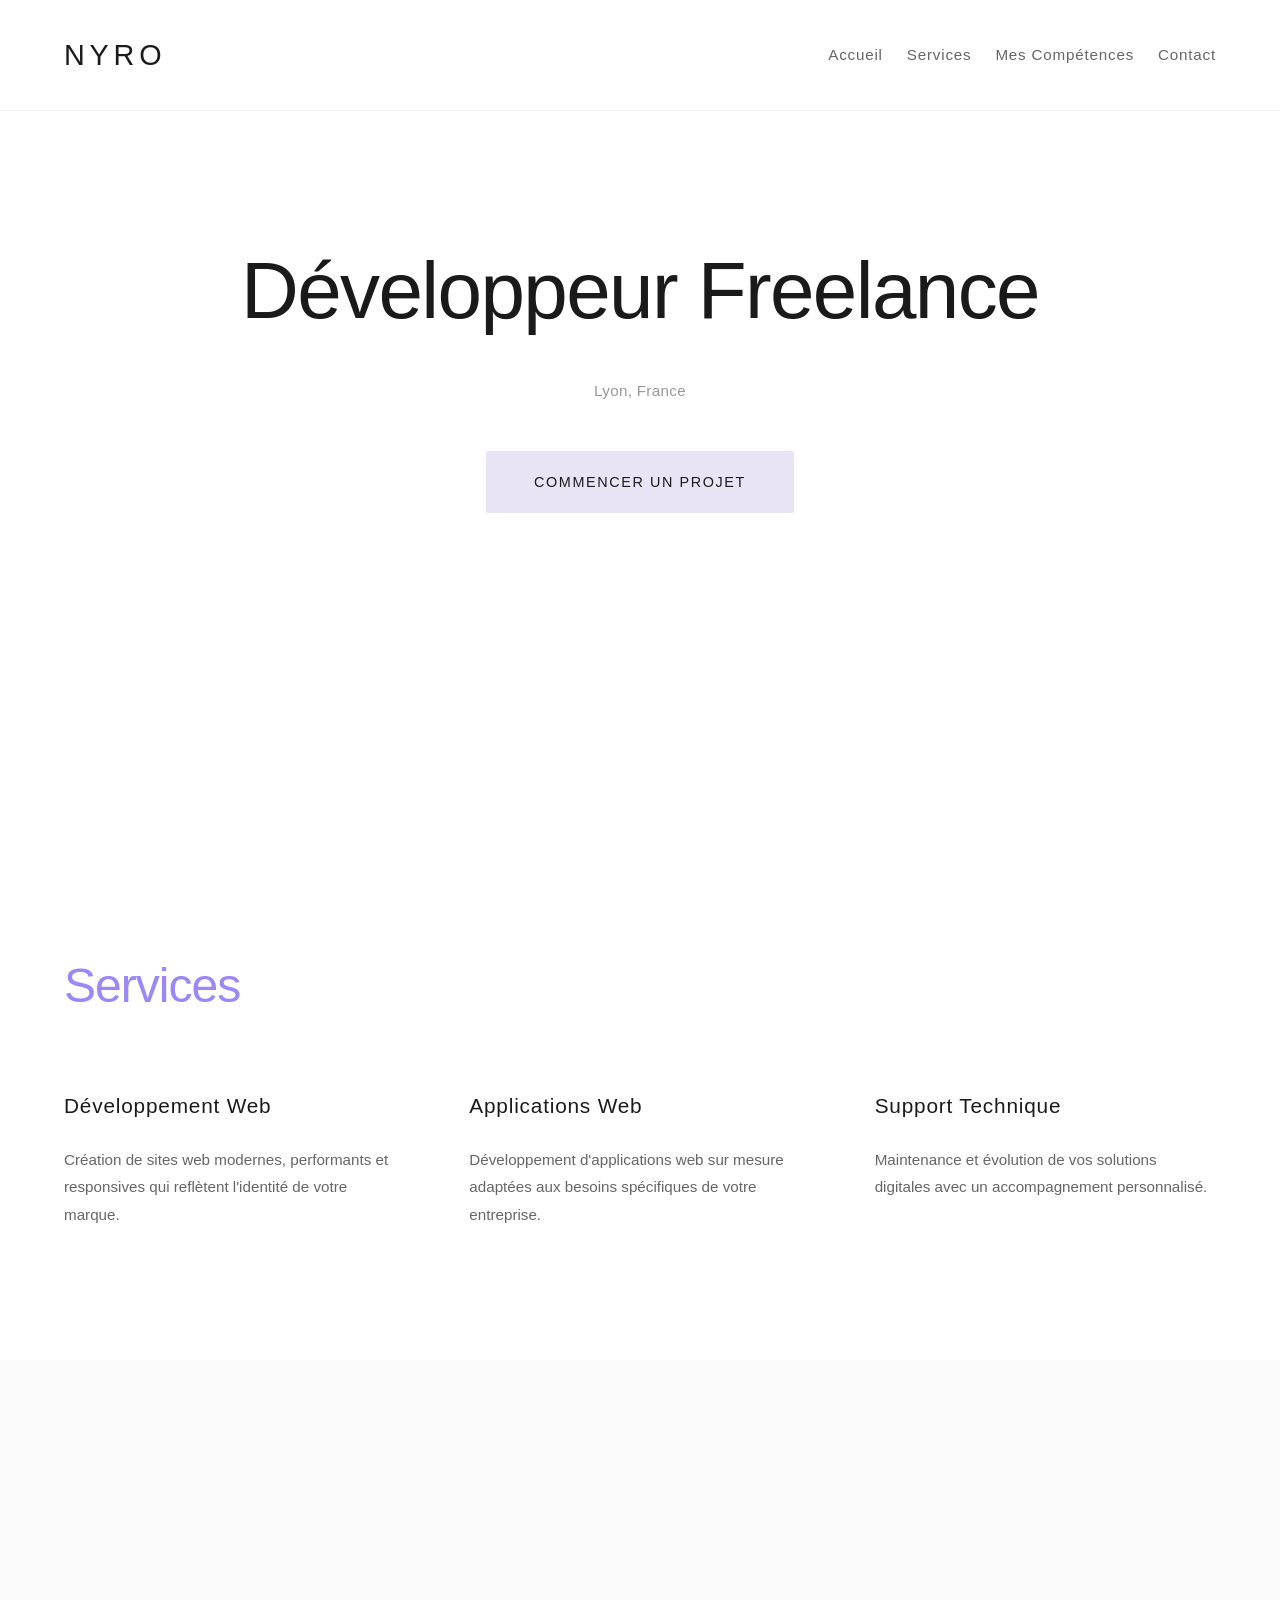
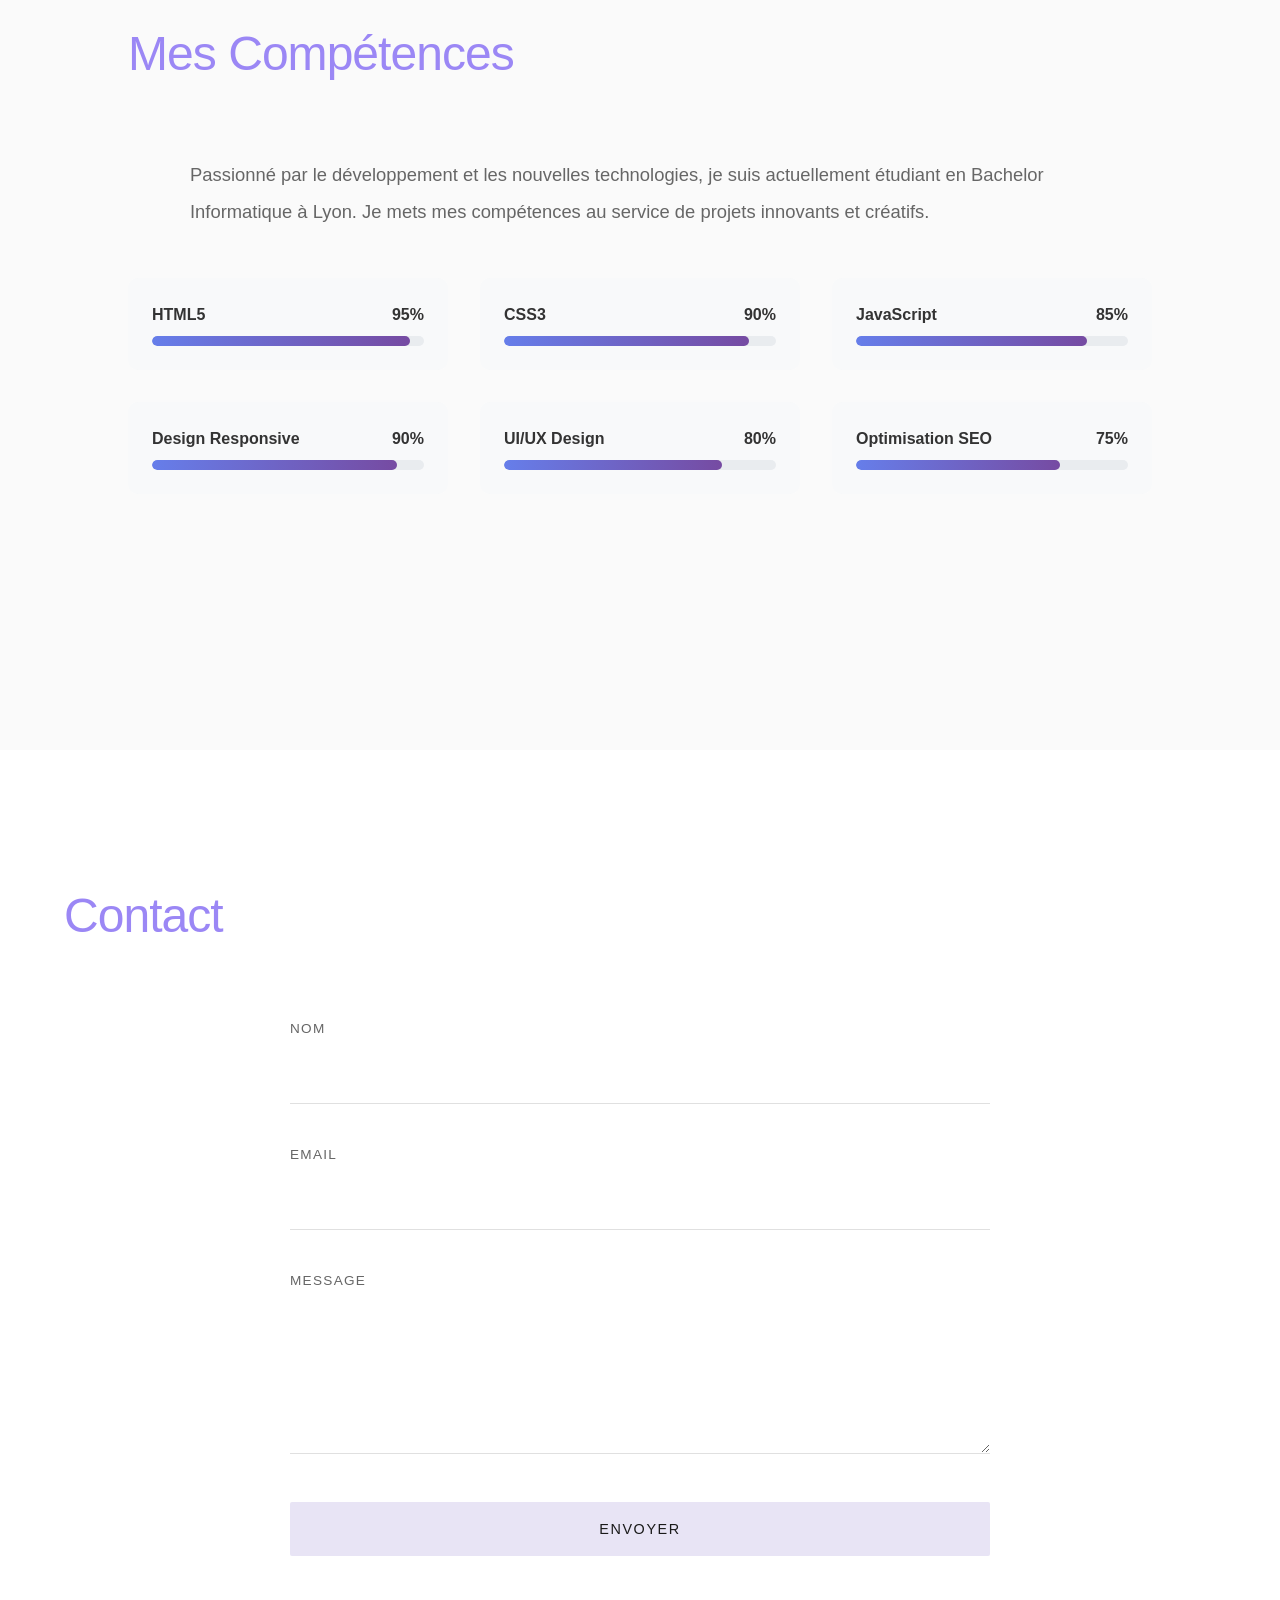
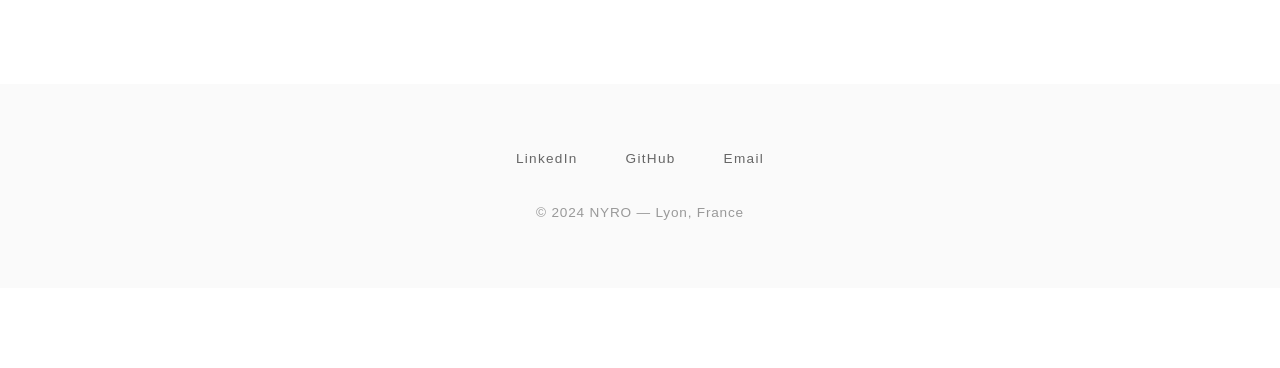
==== index.html @ 265fffac "Add files via upload" ====
<!DOCTYPE html>
<html lang="fr">

<head>
    <meta charset="UTF-8">
    <meta name="viewport" content="width=device-width, initial-scale=1.0">
    <title>NYRO - Développeur Freelance Lyon</title>
    <style>
        * {
            margin: 0;
            padding: 0;
            box-sizing: border-box;
        }

        body {
            font-family: -apple-system, BlinkMacSystemFont, 'Inter', 'Segoe UI', sans-serif;
            line-height: 1.7;
            color: #1a1a1a;
            background-color: #ffffff;
            overflow-x: hidden;
        }

        header {
            position: fixed;
            top: 0;
            left: 0;
            right: 0;
            background-color: rgba(255, 255, 255, 0.95);
            backdrop-filter: blur(10px);
            z-index: 100;
            border-bottom: 1px solid #f0f0f0;
        }

        nav {
            max-width: 1400px;
            margin: 0 auto;
            padding: 2rem 4rem;
            display: flex;
            justify-content: space-between;
            align-items: center;
        }

        .logo {
            font-size: 1.8rem;
            font-weight: 300;
            letter-spacing: 0.3rem;
            color: #1a1a1a;
            text-transform: uppercase;
        }

        nav ul {
            display: flex;
            list-style: none;
            gap: 1.5rem;
        }

        nav a {
            text-decoration: none;
            color: #666;
            transition: color 0.4s ease;
            font-weight: 300;
            font-size: 0.95rem;
            letter-spacing: 0.05rem;
        }

        nav a:hover {
            color: #1a1a1a;
        }

        .hero {
            height: 100vh;
            display: flex;
            flex-direction: column;
            justify-content: center;
            align-items: center;
            padding: 0 4rem;
            margin-top: -80px;
        }

        .hero h1 {
            font-size: 5rem;
            font-weight: 200;
            margin-bottom: 1.5rem;
            color: #1a1a1a;
            letter-spacing: -0.02em;
        }

        .hero p {
            font-size: 1.2rem;
            color: #666;
            margin-bottom: 1rem;
            font-weight: 300;
            letter-spacing: 0.02rem;
        }

        .hero .location {
            font-size: 0.95rem;
            color: #999;
            margin-bottom: 3rem;
        }

        .cta-button {
            display: inline-block;
            padding: 1.2rem 3rem;
            background-color: #e8e4f5;
            color: #1a1a1a;
            text-decoration: none;
            border-radius: 2px;
            transition: all 0.4s ease;
            font-weight: 300;
            letter-spacing: 0.1rem;
            font-size: 0.9rem;
            text-transform: uppercase;
        }

        .cta-button:hover {
            background-color: #ddd6f0;
            transform: translateY(-1px);
        }

        section {
            max-width: 1400px;
            margin: 0 auto;
            padding: 8rem 4rem;
            min-height: 60vh;
        }

        h2 {
            font-size: 3rem;
            margin-bottom: 4rem;
            font-weight: 200;
            color: #1a1a1a;
            letter-spacing: -0.02em;
        }

        #services h2,
        #apropos h2,
        #contact h2 {
            color: #9b87f5;
        }

        .services-grid {
            display: grid;
            grid-template-columns: repeat(3, 1fr);
            gap: 4rem;
        }

        .service-card {
            padding: 0;
            transition: transform 0.4s ease;
        }

        .service-card:hover {
            transform: translateY(-3px);
        }

        .service-card h3 {
            font-size: 1.3rem;
            margin-bottom: 1.5rem;
            font-weight: 300;
            color: #1a1a1a;
            letter-spacing: 0.05rem;
        }

        .service-card p {
            color: #666;
            font-weight: 300;
            line-height: 1.8;
            font-size: 0.95rem;
        }

        .about-section {
            background-color: #fafafa;
        }

        .about-content {
            max-width: 900px;
            margin: 0 auto;
        }

        .about-content p {
            font-size: 1.15rem;
            color: #666;
            font-weight: 300;
            line-height: 2;
            margin-bottom: 3rem;
        }

        .skills {
            display: flex;
            flex-wrap: wrap;
            gap: 1.5rem;
            margin-top: 3rem;
        }

        .skill-tag {
            background: #e8e4f5;
            color: #1a1a1a;
            padding: 0.7rem 1.8rem;
            border-radius: 2px;
            font-weight: 300;
            font-size: 0.85rem;
            letter-spacing: 0.08rem;
            text-transform: uppercase;
        }

        .contact-form {
            max-width: 700px;
            margin: 0 auto;
        }

        .form-group {
            margin-bottom: 2.5rem;
        }

        label {
            display: block;
            margin-bottom: 0.8rem;
            color: #666;
            font-weight: 300;
            font-size: 0.85rem;
            letter-spacing: 0.08rem;
            text-transform: uppercase;
        }

        input,
        textarea {
            width: 100%;
            padding: 1rem;
            border: none;
            border-bottom: 1px solid #e0e0e0;
            font-size: 1rem;
            transition: border-color 0.3s;
            font-weight: 300;
            background: transparent;
        }

        input:focus,
        textarea:focus {
            outline: none;
            border-bottom-color: #1a1a1a;
        }

        textarea {
            resize: vertical;
            min-height: 150px;
        }

        button[type="submit"] {
            width: 100%;
            padding: 1.2rem;
            background-color: #e8e4f5;
            color: #1a1a1a;
            border: none;
            border-radius: 2px;
            font-size: 0.9rem;
            font-weight: 300;
            cursor: pointer;
            transition: all 0.4s ease;
            letter-spacing: 0.1rem;
            text-transform: uppercase;
        }

        button[type="submit"]:hover {
            background-color: #ddd6f0;
        }

        footer {
            background-color: #fafafa;
            padding: 4rem;
            text-align: center;
            color: #999;
            font-weight: 300;
            font-size: 0.85rem;
            letter-spacing: 0.05rem;
        }

        .social-links {
            display: flex;
            justify-content: center;
            gap: 3rem;
            margin-bottom: 2rem;
        }

        .social-links a {
            color: #666;
            text-decoration: none;
            font-weight: 300;
            letter-spacing: 0.08rem;
            transition: color 0.3s;
        }

        .social-links a:hover {
            color: #1a1a1a;
        }

        * {
            margin: 0;
            padding: 0;
            box-sizing: border-box;
        }

        body {
            font-family: 'Segoe UI', Tahoma, Geneva, Verdana, sans-serif;
            line-height: 1.6;
            color: #333;
            overflow-x: hidden;
        }

        /* Compétences */
        .skills-container {
            display: grid;
            grid-template-columns: repeat(auto-fit, minmax(250px, 1fr));
            gap: 2rem;
        }

        .skill {
            background: #f8f9fa;
            padding: 1.5rem;
            border-radius: 10px;
        }

        .skill-name {
            display: flex;
            justify-content: space-between;
            margin-bottom: 0.5rem;
            font-weight: bold;
        }

        .skill-bar {
            background: #e9ecef;
            height: 10px;
            border-radius: 5px;
            overflow: hidden;
        }

        .skill-progress {
            height: 100%;
            background: linear-gradient(90deg, #667eea 0%, #764ba2 100%);
            border-radius: 5px;
            transition: width 1s ease;
        }

        .submit-button {
            background: linear-gradient(135deg, #667eea 0%, #764ba2 100%);
            color: white;
            padding: 1rem 3rem;
            border: none;
            border-radius: 50px;
            font-size: 1.1rem;
            font-weight: bold;
            cursor: pointer;
            width: 100%;
            transition: transform 0.3s, box-shadow 0.3s;
        }

        .submit-button:hover {
            transform: translateY(-2px);
            box-shadow: 0 10px 25px rgba(102,126,234,0.3);
        }

        /* Animations */
        @keyframes fadeInUp {
            from {
                opacity: 0;
                transform: translateY(30px);
            }
            to {
                opacity: 1;
                transform: translateY(0);
            }
        }

        .fade-in {
            opacity: 0;
            animation: fadeInUp 1s ease forwards;
        }


        @media (max-width: 1024px) {
            .services-grid {
                grid-template-columns: 1fr;
                gap: 3rem;
            }

            nav {
                padding: 2rem 2rem;
            }

            section {
                padding: 6rem 2rem;
            }

            .hero h1 {
                font-size: 3.5rem;
            }

            h2 {
                font-size: 2.5rem;
            }
        }

        @media (max-width: 750px) {
            nav ul {
                gap: 1.5rem;
            }

            .hero h1 {
                font-size: 2.5rem;
            }

            .logo {
                font-size: 1.4rem;
            }
        }
    </style>
</head>

<body>
    <header>
        <nav>
            <div class="logo">NYRO</div>
            <ul>
                <li><a href="#accueil">Accueil</a></li>
                <li><a href="#services">Services</a></li>
                <li><a href="#apropos">Mes Compétences</a></li>
                <li><a href="#contact">Contact</a></li>
            </ul>
        </nav>
    </header>

    <section id="accueil" class="hero">
        <h1>Développeur Freelance</h1>
        <p class="location">Lyon, France</p>
        <a href="#contact" class="cta-button">Commencer un projet</a>
    </section>

    <section id="services">
        <h2>Services</h2>
        <div class="services-grid">
            <div class="service-card">
                <h3>Développement Web</h3>
                <p>Création de sites web modernes, performants et responsives qui reflètent l'identité de votre marque.
                </p>
            </div>
            <div class="service-card">
                <h3>Applications Web</h3>
                <p>Développement d'applications web sur mesure adaptées aux besoins spécifiques de votre entreprise.</p>
            </div>
            <div class="service-card">
                <h3>Support Technique</h3>
                <p>Maintenance et évolution de vos solutions digitales avec un accompagnement personnalisé.</p>
            </div>
        </div>
    </section>

    <section id="apropos" class="about-section">
        <section id="competences">
            <h2>Mes Compétences</h2>
            <div class="about-content">
                <p>Passionné par le développement et les nouvelles technologies, je suis actuellement étudiant en
                    Bachelor
                    Informatique à Lyon. Je mets mes compétences au service de projets innovants et créatifs.</p>
            </div>
            <div class="skills-container">
                <div class="skill">
                    <div class="skill-name">
                        <span>HTML5</span>
                        <span class="html-percent">95%</span>
                    </div>
                    <div class="skill-bar">
                        <div class="skill-progress html-progress" style="width: 0%"></div>
                    </div>
                </div>
                <div class="skill">
                    <div class="skill-name">
                        <span>CSS3</span>
                        <span class="css-percent">90%</span>
                    </div>
                    <div class="skill-bar">
                        <div class="skill-progress css-progress" style="width: 0%"></div>
                    </div>
                </div>
                <div class="skill">
                    <div class="skill-name">
                        <span>JavaScript</span>
                        <span class="js-percent">85%</span>
                    </div>
                    <div class="skill-bar">
                        <div class="skill-progress js-progress" style="width: 0%"></div>
                    </div>
                </div>
                <div class="skill">
                    <div class="skill-name">
                        <span>Design Responsive</span>
                        <span class="responsive-percent">90%</span>
                    </div>
                    <div class="skill-bar">
                        <div class="skill-progress responsive-progress" style="width: 0%"></div>
                    </div>
                </div>
                <div class="skill">
                    <div class="skill-name">
                        <span>UI/UX Design</span>
                        <span class="ui-percent">80%</span>
                    </div>
                    <div class="skill-bar">
                        <div class="skill-progress ui-progress" style="width: 0%"></div>
                    </div>
                </div>
                <div class="skill">
                    <div class="skill-name">
                        <span>Optimisation SEO</span>
                        <span class="seo-percent">75%</span>
                    </div>
                    <div class="skill-bar">
                        <div class="skill-progress seo-progress" style="width: 0%"></div>
                    </div>
                </div>
            </div>
        </section>
    </section>

    <section id="contact">
        <h2>Contact</h2>
        <form class="contact-form">
            <div class="form-group">
                <label for="nom">Nom</label>
                <input type="text" id="nom" name="nom" required>
            </div>
            <div class="form-group">
                <label for="email">Email</label>
                <input type="email" id="email" name="email" required>
            </div>
            <div class="form-group">
                <label for="message">Message</label>
                <textarea id="message" name="message" required></textarea>
            </div>
            <button type="submit">Envoyer</button>
        </form>
    </section>

    <footer>
        <div class="social-links">
            <a href="#">LinkedIn</a>
            <a href="https://github.com/martingenie">GitHub</a>
            <a href="mailto:martin.genie13@gmail.com" target="_blank"> Email</a>
        </div>
        <p>© 2024 NYRO — Lyon, France</p>
    </footer>

    <script>
        // Animation des barres de compétences au scroll
        function animateSkills() {
            const skillsSection = document.getElementById('competences');
            const skillsPosition = skillsSection.getBoundingClientRect().top;
            const screenPosition = window.innerHeight / 1.3;

            if (skillsPosition < screenPosition) {
                document.querySelector('.html-progress').style.width = '95%';
                document.querySelector('.css-progress').style.width = '90%';
                document.querySelector('.js-progress').style.width = '85%';
                document.querySelector('.responsive-progress').style.width = '90%';
                document.querySelector('.ui-progress').style.width = '80%';
                document.querySelector('.seo-progress').style.width = '75%';
                
                window.removeEventListener('scroll', animateSkills);
            }
        }

        window.addEventListener('scroll', animateSkills);

        // Animation des cartes au scroll
        function animateCards() {
            const cards = document.querySelectorAll('.fade-in');
            cards.forEach((card, index) => {
                const cardPosition = card.getBoundingClientRect().top;
                const screenPosition = window.innerHeight / 1.2;

                if (cardPosition < screenPosition) {
                    setTimeout(() => {
                        card.style.animationDelay = `${index * 0.1}s`;
                    }, 100);
                }
            });
        }

        window.addEventListener('scroll', animateCards);
        animateCards();

        // Gestion du formulaire de contact
        document.getElementById('contactForm').addEventListener('submit', function(e) {
            e.preventDefault();
            
            const name = document.getElementById('name').value;
            const email = document.getElementById('email').value;
            const message = document.getElementById('message').value;
            
            alert(`Merci ${name} ! Votre message a été envoyé avec succès. Je vous répondrai à ${email} dans les plus brefs délais.`);
            
            this.reset();
        });

        // Smooth scroll pour les liens de navigation
        document.querySelectorAll('a[href^="#"]').forEach(anchor => {
            anchor.addEventListener('click', function (e) {
                e.preventDefault();
                const target = document.querySelector(this.getAttribute('href'));
                if (target) {
                    target.scrollIntoView({
                        behavior: 'smooth',
                        block: 'start'
                    });
                }
            });
        });
    </script>

    <script>
        document.querySelectorAll('a[href^="#"]').forEach(anchor => {
            anchor.addEventListener('click', function (e) {
                e.preventDefault();
                const target = document.querySelector(this.getAttribute('href'));
                if (target) {
                    target.scrollIntoView({ behavior: 'smooth' });
                }
            });
        });

        document.querySelector('.contact-form').addEventListener('submit', function (e) {
            e.preventDefault();
            alert('Merci pour votre message ! Je vous répondrai dans les plus brefs délais.');
            this.reset();
        });
    </script>
</body>

</html>
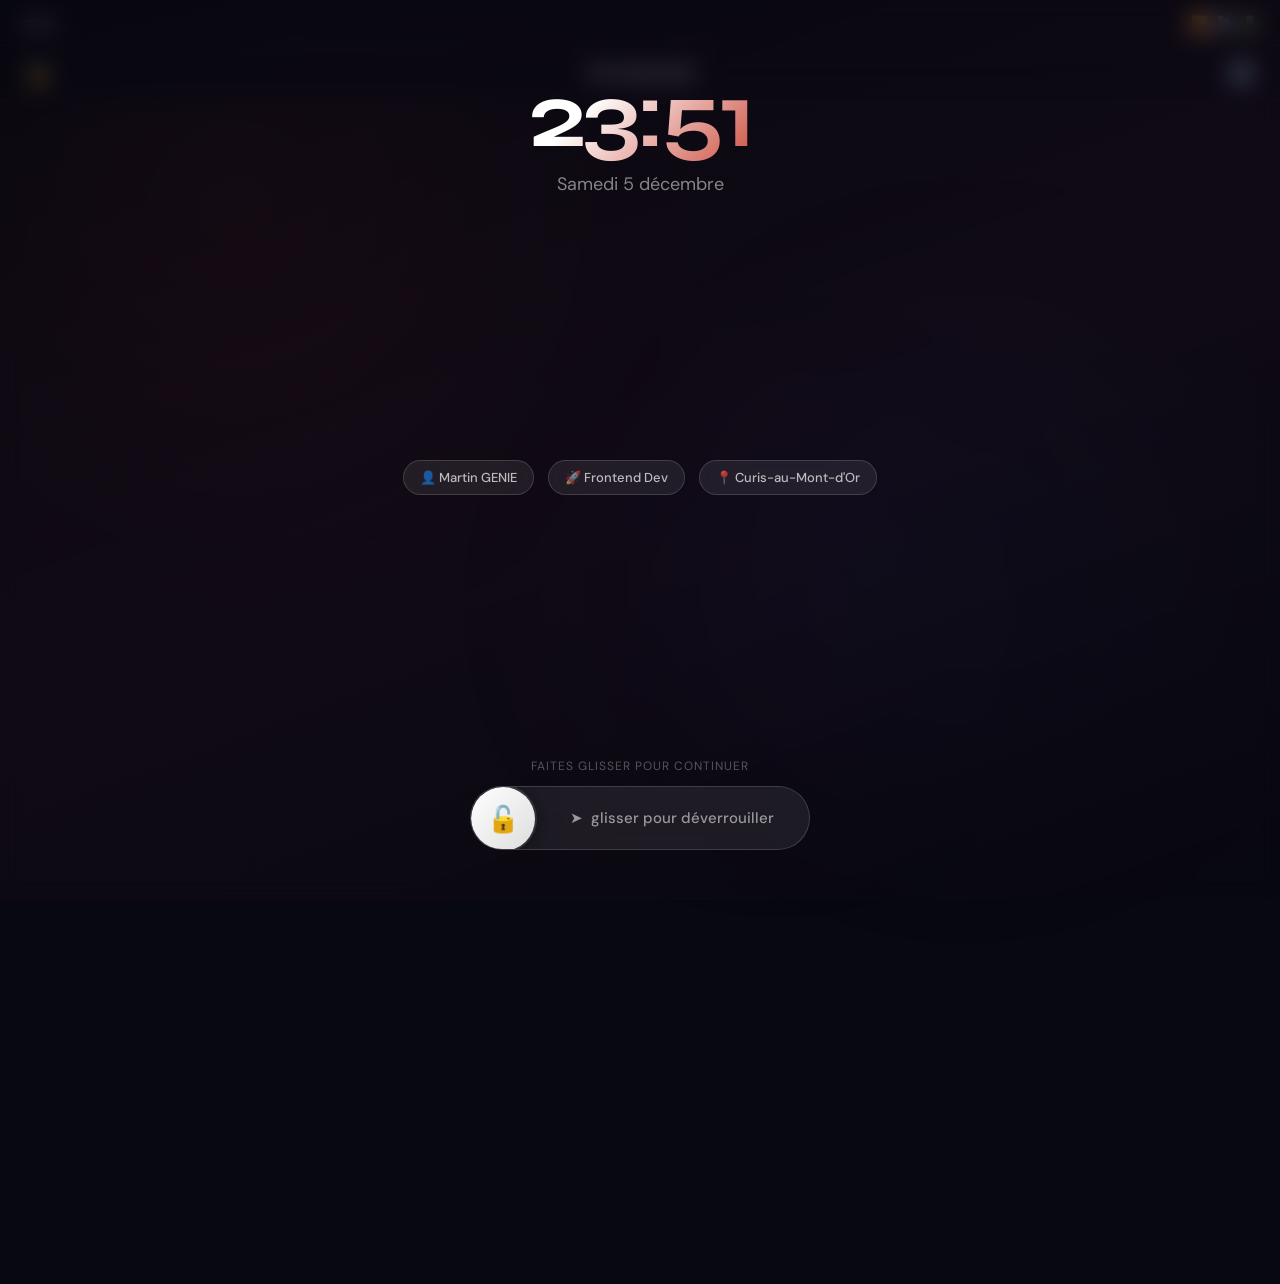
==== commit bc6bc345: "Rename cv-music.html to index.html" ====
--- a/index.html
+++ b/index.html
@@ -4,635 +4,2099 @@
 <head>
     <meta charset="UTF-8">
     <meta name="viewport" content="width=device-width, initial-scale=1.0">
-    <title>NYRO - Développeur Freelance Lyon</title>
+    <title>Portfolio — Martin GENIE</title>
+    <link rel="preconnect" href="https://fonts.googleapis.com">
+    <link
+        href="https://fonts.googleapis.com/css2?family=Syne:wght@400;500;600;700;800&family=DM+Sans:wght@300;400;500;600&display=swap"
+        rel="stylesheet">
     <style>
-        * {
+        *,
+        *::before,
+        *::after {
             margin: 0;
             padding: 0;
             box-sizing: border-box;
         }
 
+        :root {
+            --bg: #080810;
+            --surface: rgba(18, 18, 32, 0.85);
+            --surface2: rgba(255, 255, 255, 0.04);
+            --border: rgba(255, 255, 255, 0.08);
+            --border-hover: rgba(255, 100, 80, 0.45);
+            --text: #f0f0f8;
+            --muted: #7a7a9a;
+            --accent: #ff4433;
+            --accent2: #ff7755;
+            --blue: #4488ff;
+            --green: #33dd88;
+            --gold: #ffcc44;
+            --sep: rgba(255, 255, 255, 0.07);
+            --settings-bg: #060610;
+            --settings-card: rgba(14, 14, 28, 0.95);
+            --font-display: 'Syne', sans-serif;
+            --font-body: 'DM Sans', sans-serif;
+            --r: 20px;
+            --r-lg: 28px;
+        }
+
         body {
-            font-family: -apple-system, BlinkMacSystemFont, 'Inter', 'Segoe UI', sans-serif;
-            line-height: 1.7;
-            color: #1a1a1a;
-            background-color: #ffffff;
+            font-family: var(--font-body);
+            color: var(--text);
+            background: var(--bg);
             overflow-x: hidden;
-        }
-
-        header {
+            min-height: 100vh;
+            -webkit-font-smoothing: antialiased;
+        }
+
+        /* ─── BLOBS ─── */
+        .blob {
+            position: fixed;
+            border-radius: 50%;
+            filter: blur(130px);
+            opacity: .2;
+            z-index: 0;
+            pointer-events: none;
+        }
+
+        .blob-1 {
+            width: 600px;
+            height: 600px;
+            background: radial-gradient(circle, rgba(255, 68, 51, .5), transparent);
+            top: -10%;
+            left: -5%;
+            animation: drift 22s ease-in-out infinite;
+        }
+
+        .blob-2 {
+            width: 500px;
+            height: 500px;
+            background: radial-gradient(circle, rgba(68, 136, 255, .4), transparent);
+            bottom: 10%;
+            right: 5%;
+            animation: drift 28s ease-in-out infinite reverse;
+        }
+
+        .blob-3 {
+            width: 400px;
+            height: 400px;
+            background: radial-gradient(circle, rgba(170, 102, 255, .3), transparent);
+            top: 45%;
+            left: 45%;
+            animation: drift 35s ease-in-out infinite 5s;
+        }
+
+        @keyframes drift {
+
+            0%,
+            100% {
+                transform: translate(0, 0) scale(1);
+            }
+
+            33% {
+                transform: translate(50px, -60px) scale(1.12);
+            }
+
+            66% {
+                transform: translate(-40px, 40px) scale(0.88);
+            }
+        }
+
+        /* ─── ÉCRAN DE VERROUILLAGE ─── */
+        #lockscreen {
+            position: fixed;
+            inset: 0;
+            z-index: 9999;
+            display: flex;
+            flex-direction: column;
+            align-items: center;
+            justify-content: space-between;
+            padding: 70px 24px 50px;
+            transition: opacity .7s ease, transform .7s cubic-bezier(.4, 0, .2, 1);
+            overflow: hidden;
+        }
+
+        #lockscreen::before {
+            content: '';
+            position: absolute;
+            inset: 0;
+            background: linear-gradient(160deg, rgba(8, 8, 16, .6) 0%, rgba(30, 15, 30, .4) 50%, rgba(8, 8, 16, .6) 100%);
+            backdrop-filter: blur(12px);
+            z-index: -1;
+        }
+
+        #lockscreen>* {
+            position: relative;
+            z-index: 1;
+        }
+
+        #lockscreen.hidden {
+            opacity: 0;
+            transform: translateY(-110%);
+            pointer-events: none;
+        }
+
+        .lock-time {
+            font-family: var(--font-display);
+            font-size: 92px;
+            font-weight: 700;
+            letter-spacing: -4px;
+            background: linear-gradient(135deg, #fff 30%, rgba(255, 100, 80, .8));
+            -webkit-background-clip: text;
+            -webkit-text-fill-color: transparent;
+            background-clip: text;
+            text-align: center;
+            line-height: 1;
+        }
+
+        .lock-date {
+            font-size: 18px;
+            color: rgba(255, 255, 255, .5);
+            text-align: center;
+            margin-top: 10px;
+        }
+
+        .lock-preview {
+            display: flex;
+            gap: 14px;
+            flex-wrap: wrap;
+            justify-content: center;
+        }
+
+        .lock-chip {
+            padding: 8px 16px;
+            background: rgba(255, 255, 255, .08);
+            border: 1px solid rgba(255, 255, 255, .15);
+            border-radius: 40px;
+            font-size: 13px;
+            font-weight: 500;
+            backdrop-filter: blur(20px);
+            color: rgba(255, 255, 255, .7);
+        }
+
+        .slider-wrap {
+            width: 100%;
+            max-width: 340px;
+        }
+
+        .slider-label {
+            text-align: center;
+            font-size: 12px;
+            color: rgba(255, 255, 255, .3);
+            margin-bottom: 12px;
+            letter-spacing: 1px;
+            text-transform: uppercase;
+        }
+
+        .slider {
+            position: relative;
+            height: 64px;
+            background: rgba(255, 255, 255, .08);
+            backdrop-filter: blur(20px);
+            border-radius: 40px;
+            overflow: hidden;
+            border: 1px solid rgba(255, 255, 255, .15);
+        }
+
+        .slider-text {
+            position: absolute;
+            inset: 0;
+            display: flex;
+            align-items: center;
+            justify-content: center;
+            gap: 8px;
+            font-size: 15px;
+            font-weight: 500;
+            color: rgba(255, 255, 255, .55);
+            pointer-events: none;
+            padding-left: 64px;
+        }
+
+        .slider-arrow {
+            animation: nudge 1.5s ease-in-out infinite;
+        }
+
+        @keyframes nudge {
+
+            0%,
+            100% {
+                transform: translateX(-6px);
+                opacity: .5
+            }
+
+            50% {
+                transform: translateX(6px);
+                opacity: 1
+            }
+        }
+
+        .handle {
+            position: absolute;
+            top: 0;
+            left: 0;
+            width: 64px;
+            height: 64px;
+            border-radius: 50%;
+            background: linear-gradient(135deg, #fff 0%, #ddd 100%);
+            display: flex;
+            align-items: center;
+            justify-content: center;
+            cursor: grab;
+            font-size: 26px;
+            box-shadow: 0 4px 24px rgba(0, 0, 0, .5), 0 0 0 2px rgba(255, 255, 255, .15);
+        }
+
+        .handle:active {
+            cursor: grabbing;
+        }
+
+        /* ─── BARRE D'ÉTAT ─── */
+        .status-bar {
             position: fixed;
             top: 0;
             left: 0;
             right: 0;
-            background-color: rgba(255, 255, 255, 0.95);
+            height: 46px;
+            background: rgba(6, 6, 16, .7);
+            backdrop-filter: blur(30px);
+            z-index: 100;
+            display: flex;
+            align-items: center;
+            justify-content: space-between;
+            padding: 0 22px;
+            border-bottom: .5px solid var(--sep);
+        }
+
+        #statusTime {
+            font-family: var(--font-display);
+            font-size: 14px;
+            font-weight: 600;
+        }
+
+        .status-icons {
+            display: flex;
+            gap: 8px;
+            font-size: 14px;
+        }
+
+        /* ─── BARRE DE NAVIGATION ─── */
+        .nav-bar {
+            position: fixed;
+            top: 46px;
+            left: 0;
+            right: 0;
+            height: 54px;
+            background: rgba(6, 6, 16, .75);
+            backdrop-filter: blur(40px);
+            z-index: 99;
+            display: flex;
+            align-items: center;
+            justify-content: space-between;
+            padding: 0 18px;
+            border-bottom: .5px solid var(--sep);
+        }
+
+        .nav-title {
+            font-family: var(--font-display);
+            font-size: 16px;
+            font-weight: 700;
+            letter-spacing: -.3px;
+        }
+
+        .nav-btn {
+            background: none;
+            border: none;
+            color: var(--text);
+            font-size: 20px;
+            cursor: pointer;
+            padding: 8px;
+            border-radius: 10px;
+            transition: background .2s;
+        }
+
+        .nav-btn:hover {
+            background: rgba(255, 255, 255, .08);
+        }
+
+        /* ─── APP ─── */
+        #app {
+            position: relative;
+            z-index: 1;
+            padding: 118px 24px 40px;
+            max-width: 1100px;
+            margin: 0 auto;
+            opacity: 0;
+            transform: translateY(28px);
+            transition: opacity .9s ease .2s, transform .9s ease .2s;
+        }
+
+        #app.visible {
+            opacity: 1;
+            transform: translateY(0);
+        }
+
+        /* ─── HEADER ─── */
+        header {
+            text-align: center;
+            margin-bottom: 52px;
+        }
+
+        .profile-pic {
+            width: 130px;
+            height: 130px;
+            border-radius: 50%;
+            margin: 0 auto 24px;
+            display: block;
+            background: linear-gradient(135deg, var(--accent), var(--gold), #ff9933);
+            object-fit: cover;
+            box-shadow: 0 0 0 3px rgba(255, 255, 255, .08), 0 20px 60px rgba(255, 68, 51, .4);
+            animation: halo 3.5s ease-in-out infinite;
+        }
+
+        .profile-fallback {
+            width: 130px;
+            height: 130px;
+            border-radius: 50%;
+            margin: 0 auto 24px;
+            background: linear-gradient(135deg, var(--accent), var(--gold), #ff9933);
+            display: none;
+            align-items: center;
+            justify-content: center;
+            font-size: 54px;
+            box-shadow: 0 0 0 3px rgba(255, 255, 255, .08), 0 20px 60px rgba(255, 68, 51, .4);
+            animation: halo 3.5s ease-in-out infinite;
+        }
+
+        @keyframes halo {
+
+            0%,
+            100% {
+                box-shadow: 0 0 0 3px rgba(255, 255, 255, .08), 0 20px 60px rgba(255, 68, 51, .35);
+            }
+
+            50% {
+                box-shadow: 0 0 0 6px rgba(255, 100, 50, .15), 0 28px 70px rgba(255, 68, 51, .55);
+            }
+        }
+
+        h1 {
+            font-family: var(--font-display);
+            font-size: 56px;
+            font-weight: 800;
+            letter-spacing: -2.5px;
+            margin-bottom: 10px;
+            background: linear-gradient(135deg, #fff 20%, var(--accent2) 80%);
+            -webkit-background-clip: text;
+            -webkit-text-fill-color: transparent;
+            background-clip: text;
+        }
+
+        .subtitle {
+            font-size: 18px;
+            color: var(--muted);
+            font-weight: 400;
+        }
+
+        .badges {
+            display: flex;
+            justify-content: center;
+            gap: 10px;
+            margin: 20px 0 40px;
+            flex-wrap: wrap;
+        }
+
+        .badge {
+            display: inline-flex;
+            align-items: center;
+            gap: 6px;
+            padding: 6px 14px;
+            border-radius: 40px;
+            font-size: 13px;
+            font-weight: 500;
+            border: 1px solid;
             backdrop-filter: blur(10px);
-            z-index: 100;
-            border-bottom: 1px solid #f0f0f0;
-        }
-
-        nav {
-            max-width: 1400px;
-            margin: 0 auto;
-            padding: 2rem 4rem;
-            display: flex;
-            justify-content: space-between;
+        }
+
+        .badge.green {
+            background: rgba(51, 221, 136, .1);
+            border-color: rgba(51, 221, 136, .3);
+            color: var(--green);
+        }
+
+        .badge.blue {
+            background: rgba(68, 136, 255, .1);
+            border-color: rgba(68, 136, 255, .3);
+            color: #88aaff;
+        }
+
+        .badge.orange {
+            background: rgba(255, 149, 0, .1);
+            border-color: rgba(255, 149, 0, .3);
+            color: #ffaa44;
+        }
+
+        .dot {
+            width: 7px;
+            height: 7px;
+            border-radius: 50%;
+            background: currentColor;
+            animation: blink 2s infinite;
+        }
+
+        @keyframes blink {
+
+            0%,
+            100% {
+                opacity: 1
+            }
+
+            50% {
+                opacity: .3
+            }
+        }
+
+        /* ─── FEATURED BAND ─── */
+        .featured {
+            display: flex;
             align-items: center;
-        }
-
-        .logo {
-            font-size: 1.8rem;
-            font-weight: 300;
-            letter-spacing: 0.3rem;
-            color: #1a1a1a;
-            text-transform: uppercase;
-        }
-
-        nav ul {
-            display: flex;
-            list-style: none;
-            gap: 1.5rem;
-        }
-
-        nav a {
-            text-decoration: none;
-            color: #666;
-            transition: color 0.4s ease;
-            font-weight: 300;
-            font-size: 0.95rem;
-            letter-spacing: 0.05rem;
-        }
-
-        nav a:hover {
-            color: #1a1a1a;
-        }
-
-        .hero {
-            height: 100vh;
-            display: flex;
-            flex-direction: column;
-            justify-content: center;
-            align-items: center;
-            padding: 0 4rem;
-            margin-top: -80px;
-        }
-
-        .hero h1 {
-            font-size: 5rem;
-            font-weight: 200;
-            margin-bottom: 1.5rem;
-            color: #1a1a1a;
-            letter-spacing: -0.02em;
-        }
-
-        .hero p {
-            font-size: 1.2rem;
-            color: #666;
-            margin-bottom: 1rem;
-            font-weight: 300;
-            letter-spacing: 0.02rem;
-        }
-
-        .hero .location {
-            font-size: 0.95rem;
-            color: #999;
-            margin-bottom: 3rem;
-        }
-
-        .cta-button {
-            display: inline-block;
-            padding: 1.2rem 3rem;
-            background-color: #e8e4f5;
-            color: #1a1a1a;
-            text-decoration: none;
-            border-radius: 2px;
-            transition: all 0.4s ease;
-            font-weight: 300;
-            letter-spacing: 0.1rem;
-            font-size: 0.9rem;
-            text-transform: uppercase;
-        }
-
-        .cta-button:hover {
-            background-color: #ddd6f0;
-            transform: translateY(-1px);
-        }
-
-        section {
-            max-width: 1400px;
-            margin: 0 auto;
-            padding: 8rem 4rem;
-            min-height: 60vh;
-        }
-
-        h2 {
-            font-size: 3rem;
-            margin-bottom: 4rem;
-            font-weight: 200;
-            color: #1a1a1a;
-            letter-spacing: -0.02em;
-        }
-
-        #services h2,
-        #apropos h2,
-        #contact h2 {
-            color: #9b87f5;
-        }
-
-        .services-grid {
+            gap: 20px;
+            background: rgba(255, 68, 51, .07);
+            border: 1px solid rgba(255, 68, 51, .2);
+            border-radius: var(--r-lg);
+            padding: 22px 28px;
+            margin-bottom: 36px;
+            position: relative;
+            overflow: hidden;
+        }
+
+        .featured::before {
+            content: '';
+            position: absolute;
+            top: 0;
+            left: 0;
+            right: 0;
+            height: 1px;
+            background: linear-gradient(90deg, transparent, rgba(255, 68, 51, .5), transparent);
+        }
+
+        .featured-ico {
+            font-size: 38px;
+            flex-shrink: 0;
+        }
+
+        .featured-body h3 {
+            font-family: var(--font-display);
+            font-size: 17px;
+            font-weight: 700;
+            margin-bottom: 4px;
+        }
+
+        .featured-body p {
+            font-size: 14px;
+            color: var(--muted);
+            line-height: 1.55;
+        }
+
+        .featured-cta {
+            margin-left: auto;
+            flex-shrink: 0;
+            padding: 11px 22px;
+            background: var(--accent);
+            border: none;
+            border-radius: 12px;
+            color: #fff;
+            font-size: 14px;
+            font-weight: 600;
+            cursor: pointer;
+            font-family: var(--font-body);
+            transition: opacity .2s, transform .2s;
+        }
+
+        .featured-cta:hover {
+            opacity: .88;
+            transform: scale(1.03);
+        }
+
+        /* ─── CARDS ─── */
+        .grid {
             display: grid;
-            grid-template-columns: repeat(3, 1fr);
-            gap: 4rem;
-        }
-
-        .service-card {
-            padding: 0;
-            transition: transform 0.4s ease;
-        }
-
-        .service-card:hover {
-            transform: translateY(-3px);
-        }
-
-        .service-card h3 {
-            font-size: 1.3rem;
-            margin-bottom: 1.5rem;
-            font-weight: 300;
-            color: #1a1a1a;
-            letter-spacing: 0.05rem;
-        }
-
-        .service-card p {
-            color: #666;
-            font-weight: 300;
-            line-height: 1.8;
-            font-size: 0.95rem;
-        }
-
-        .about-section {
-            background-color: #fafafa;
-        }
-
-        .about-content {
-            max-width: 900px;
-            margin: 0 auto;
-        }
-
-        .about-content p {
-            font-size: 1.15rem;
-            color: #666;
-            font-weight: 300;
-            line-height: 2;
-            margin-bottom: 3rem;
-        }
-
-        .skills {
-            display: flex;
-            flex-wrap: wrap;
-            gap: 1.5rem;
-            margin-top: 3rem;
-        }
-
-        .skill-tag {
-            background: #e8e4f5;
-            color: #1a1a1a;
-            padding: 0.7rem 1.8rem;
-            border-radius: 2px;
-            font-weight: 300;
-            font-size: 0.85rem;
-            letter-spacing: 0.08rem;
-            text-transform: uppercase;
-        }
-
-        .contact-form {
-            max-width: 700px;
-            margin: 0 auto;
-        }
-
-        .form-group {
-            margin-bottom: 2.5rem;
-        }
-
-        label {
-            display: block;
-            margin-bottom: 0.8rem;
-            color: #666;
-            font-weight: 300;
-            font-size: 0.85rem;
-            letter-spacing: 0.08rem;
-            text-transform: uppercase;
-        }
-
-        input,
-        textarea {
-            width: 100%;
-            padding: 1rem;
-            border: none;
-            border-bottom: 1px solid #e0e0e0;
-            font-size: 1rem;
-            transition: border-color 0.3s;
-            font-weight: 300;
-            background: transparent;
-        }
-
-        input:focus,
-        textarea:focus {
-            outline: none;
-            border-bottom-color: #1a1a1a;
-        }
-
-        textarea {
-            resize: vertical;
-            min-height: 150px;
-        }
-
-        button[type="submit"] {
-            width: 100%;
-            padding: 1.2rem;
-            background-color: #e8e4f5;
-            color: #1a1a1a;
-            border: none;
-            border-radius: 2px;
-            font-size: 0.9rem;
-            font-weight: 300;
+            grid-template-columns: repeat(auto-fit, minmax(280px, 1fr));
+            gap: 18px;
+            margin-bottom: 40px;
+        }
+
+        .card {
+            background: var(--surface);
+            backdrop-filter: blur(40px);
+            border-radius: var(--r-lg);
+            padding: 30px;
+            border: 1px solid var(--border);
             cursor: pointer;
-            transition: all 0.4s ease;
-            letter-spacing: 0.1rem;
-            text-transform: uppercase;
-        }
-
-        button[type="submit"]:hover {
-            background-color: #ddd6f0;
-        }
-
-        footer {
-            background-color: #fafafa;
-            padding: 4rem;
-            text-align: center;
-            color: #999;
-            font-weight: 300;
-            font-size: 0.85rem;
-            letter-spacing: 0.05rem;
-        }
-
-        .social-links {
-            display: flex;
-            justify-content: center;
-            gap: 3rem;
-            margin-bottom: 2rem;
-        }
-
-        .social-links a {
-            color: #666;
-            text-decoration: none;
-            font-weight: 300;
-            letter-spacing: 0.08rem;
-            transition: color 0.3s;
-        }
-
-        .social-links a:hover {
-            color: #1a1a1a;
-        }
-
-        * {
-            margin: 0;
-            padding: 0;
-            box-sizing: border-box;
-        }
-
-        body {
-            font-family: 'Segoe UI', Tahoma, Geneva, Verdana, sans-serif;
-            line-height: 1.6;
-            color: #333;
-            overflow-x: hidden;
-        }
-
-        /* Compétences */
-        .skills-container {
-            display: grid;
-            grid-template-columns: repeat(auto-fit, minmax(250px, 1fr));
-            gap: 2rem;
-        }
-
-        .skill {
-            background: #f8f9fa;
-            padding: 1.5rem;
-            border-radius: 10px;
-        }
-
-        .skill-name {
-            display: flex;
-            justify-content: space-between;
-            margin-bottom: 0.5rem;
-            font-weight: bold;
-        }
-
-        .skill-bar {
-            background: #e9ecef;
-            height: 10px;
-            border-radius: 5px;
+            transition: all .45s cubic-bezier(.4, 0, .2, 1);
+            position: relative;
             overflow: hidden;
-        }
-
-        .skill-progress {
-            height: 100%;
-            background: linear-gradient(90deg, #667eea 0%, #764ba2 100%);
-            border-radius: 5px;
-            transition: width 1s ease;
-        }
-
-        .submit-button {
-            background: linear-gradient(135deg, #667eea 0%, #764ba2 100%);
-            color: white;
-            padding: 1rem 3rem;
-            border: none;
-            border-radius: 50px;
-            font-size: 1.1rem;
-            font-weight: bold;
-            cursor: pointer;
-            width: 100%;
-            transition: transform 0.3s, box-shadow 0.3s;
-        }
-
-        .submit-button:hover {
-            transform: translateY(-2px);
-            box-shadow: 0 10px 25px rgba(102,126,234,0.3);
-        }
-
-        /* Animations */
-        @keyframes fadeInUp {
+            animation: riseIn .6s ease both;
+        }
+
+        .card::before {
+            content: '';
+            position: absolute;
+            top: 0;
+            left: 0;
+            right: 0;
+            height: 2px;
+            background: linear-gradient(90deg, var(--accent), var(--accent2), var(--gold));
+            transform: scaleX(0);
+            transform-origin: left;
+            transition: transform .45s ease;
+        }
+
+        .card::after {
+            content: '';
+            position: absolute;
+            inset: 0;
+            background: radial-gradient(circle at var(--mx, 50%) var(--my, 50%), rgba(255, 68, 51, .08), transparent 55%);
+            opacity: 0;
+            transition: opacity .3s;
+        }
+
+        .card:hover {
+            transform: translateY(-10px) scale(1.015);
+            border-color: var(--border-hover);
+            background: rgba(20, 20, 38, .95);
+            box-shadow: 0 24px 50px rgba(0, 0, 0, .55), 0 0 60px rgba(255, 68, 51, .2);
+        }
+
+        .card:hover::before {
+            transform: scaleX(1);
+        }
+
+        .card:hover::after {
+            opacity: 1;
+        }
+
+        .card:nth-child(1) {
+            animation-delay: .05s
+        }
+
+        .card:nth-child(2) {
+            animation-delay: .12s
+        }
+
+        .card:nth-child(3) {
+            animation-delay: .19s
+        }
+
+        .card:nth-child(4) {
+            animation-delay: .26s
+        }
+
+        .card:nth-child(5) {
+            animation-delay: .33s
+        }
+
+        .card:nth-child(6) {
+            animation-delay: .40s
+        }
+
+        @keyframes riseIn {
             from {
                 opacity: 0;
-                transform: translateY(30px);
-            }
+                transform: translateY(32px)
+            }
+
             to {
                 opacity: 1;
-                transform: translateY(0);
-            }
-        }
-
-        .fade-in {
+                transform: translateY(0)
+            }
+        }
+
+        .card-num {
+            position: absolute;
+            top: 22px;
+            right: 22px;
+            font-family: var(--font-display);
+            font-size: 12px;
+            font-weight: 700;
+            color: var(--muted);
+            background: rgba(255, 255, 255, .04);
+            padding: 4px 10px;
+            border-radius: 8px;
+        }
+
+        .card-ico {
+            font-size: 46px;
+            margin-bottom: 18px;
+            display: inline-block;
+        }
+
+        .card:hover .card-ico {
+            animation: wobble .55s ease;
+        }
+
+        @keyframes wobble {
+
+            0%,
+            100% {
+                transform: rotate(0)
+            }
+
+            25% {
+                transform: translateY(-8px) rotate(-6deg)
+            }
+
+            50% {
+                transform: rotate(6deg)
+            }
+
+            75% {
+                transform: translateY(-4px) rotate(-2deg)
+            }
+        }
+
+        .card-title {
+            font-family: var(--font-display);
+            font-size: 24px;
+            font-weight: 700;
+            margin-bottom: 10px;
+            letter-spacing: -.4px;
+        }
+
+        .card-desc {
+            font-size: 14px;
+            color: var(--muted);
+            line-height: 1.65;
+        }
+
+        /* ─── FICHE TECHNIQUE ─── */
+        .tech-strip {
+            background: var(--surface2);
+            border: 1px solid var(--border);
+            border-radius: var(--r);
+            padding: 20px 24px;
+        }
+
+        .tech-strip h3 {
+            font-family: var(--font-display);
+            font-size: 11px;
+            font-weight: 700;
+            color: var(--muted);
+            text-transform: uppercase;
+            letter-spacing: 1px;
+            margin-bottom: 14px;
+        }
+
+        .tags {
+            display: flex;
+            flex-wrap: wrap;
+            gap: 8px;
+        }
+
+        .tag {
+            padding: 6px 14px;
+            background: rgba(255, 255, 255, .04);
+            border: 1px solid var(--border);
+            border-radius: 10px;
+            font-size: 13px;
+            color: var(--text);
+            font-weight: 500;
+            transition: all .2s;
+            cursor: default;
+        }
+
+        .tag:hover {
+            background: rgba(255, 68, 51, .12);
+            border-color: rgba(255, 68, 51, .35);
+            color: var(--accent2);
+        }
+
+        /* ─── MODAL ─── */
+        .overlay {
+            position: fixed;
+            inset: 0;
+            background: rgba(0, 0, 0, .88);
+            backdrop-filter: blur(22px);
+            z-index: 1000;
+            display: none;
+            align-items: center;
+            justify-content: center;
             opacity: 0;
-            animation: fadeInUp 1s ease forwards;
-        }
-
-
-        @media (max-width: 1024px) {
-            .services-grid {
+            transition: opacity .3s;
+            padding: 20px;
+        }
+
+        .overlay.open {
+            display: flex;
+            opacity: 1;
+        }
+
+        .modal {
+            background: rgba(14, 14, 26, .98);
+            backdrop-filter: blur(40px);
+            border-radius: 30px;
+            padding: 48px;
+            max-width: 680px;
+            width: 100%;
+            max-height: 88vh;
+            overflow-y: auto;
+            border: 1px solid rgba(255, 255, 255, .12);
+            position: relative;
+            transform: scale(.92) translateY(16px);
+            transition: transform .35s cubic-bezier(.4, 0, .2, 1);
+            box-shadow: 0 40px 80px rgba(0, 0, 0, .8);
+        }
+
+        .overlay.open .modal {
+            transform: scale(1) translateY(0);
+        }
+
+        .modal-close {
+            position: absolute;
+            top: 22px;
+            right: 22px;
+            width: 38px;
+            height: 38px;
+            border-radius: 50%;
+            background: rgba(255, 255, 255, .08);
+            border: none;
+            color: var(--text);
+            font-size: 18px;
+            cursor: pointer;
+            display: flex;
+            align-items: center;
+            justify-content: center;
+            transition: all .2s;
+        }
+
+        .modal-close:hover {
+            background: rgba(255, 255, 255, .16);
+            transform: rotate(90deg);
+        }
+
+        .modal-title {
+            font-family: var(--font-display);
+            font-size: 38px;
+            font-weight: 800;
+            margin-bottom: 24px;
+            letter-spacing: -1px;
+            background: linear-gradient(135deg, var(--accent), var(--accent2));
+            -webkit-background-clip: text;
+            -webkit-text-fill-color: transparent;
+            background-clip: text;
+        }
+
+        .modal-body {
+            font-size: 15.5px;
+            line-height: 1.82;
+        }
+
+        .modal-body h3 {
+            font-family: var(--font-display);
+            font-size: 20px;
+            font-weight: 700;
+            margin: 28px 0 14px;
+            color: var(--accent2);
+        }
+
+        .modal-body ul {
+            list-style: none;
+            padding: 0;
+        }
+
+        .modal-body li {
+            padding: 13px 0;
+            border-bottom: 1px solid var(--sep);
+            display: flex;
+            align-items: flex-start;
+            gap: 12px;
+        }
+
+        .modal-body li::before {
+            content: '▹';
+            color: var(--accent);
+            font-size: 18px;
+            flex-shrink: 0;
+            margin-top: 1px;
+        }
+
+        .modal-body a {
+            color: var(--accent2);
+            text-decoration: none;
+            transition: opacity .2s;
+        }
+
+        .modal-body a:hover {
+            opacity: .7;
+        }
+
+        .stag {
+            display: inline-block;
+            padding: 7px 16px;
+            background: rgba(255, 68, 51, .12);
+            border-radius: 18px;
+            font-size: 13px;
+            margin: 6px 6px 6px 0;
+            border: 1px solid rgba(255, 68, 51, .28);
+            color: var(--accent2);
+            font-weight: 500;
+        }
+
+        /* ─── BOUTON VOIR LE PROJET ─── */
+        .project-link-btn {
+            display: inline-flex;
+            align-items: center;
+            gap: 8px;
+            margin-top: 14px;
+            padding: 10px 20px;
+            background: linear-gradient(135deg, rgba(255, 68, 51, .15), rgba(255, 119, 85, .1));
+            border: 1px solid rgba(255, 68, 51, .35);
+            border-radius: 12px;
+            color: var(--accent2);
+            font-size: 14px;
+            font-weight: 600;
+            font-family: var(--font-body);
+            cursor: pointer;
+            text-decoration: none;
+            transition: all .25s ease;
+        }
+
+        .project-link-btn:hover {
+            background: linear-gradient(135deg, rgba(255, 68, 51, .28), rgba(255, 119, 85, .2));
+            border-color: rgba(255, 68, 51, .6);
+            transform: translateY(-2px);
+            box-shadow: 0 8px 20px rgba(255, 68, 51, .2);
+            opacity: 1;
+        }
+
+        .project-link-btn span {
+            font-size: 16px;
+        }
+
+        /* ─── Page Parametre ─── */
+        #settings {
+            position: fixed;
+            inset: 0;
+            background: var(--settings-bg);
+            z-index: 2000;
+            transform: translateX(100%);
+            transition: transform .4s cubic-bezier(.4, 0, .2, 1);
+            overflow-y: auto;
+        }
+
+        #settings.open {
+            transform: translateX(0);
+        }
+
+        .s-header {
+            position: sticky;
+            top: 0;
+            background: rgba(6, 6, 16, .92);
+            backdrop-filter: blur(40px);
+            border-bottom: .5px solid var(--sep);
+            z-index: 5;
+        }
+
+        .s-nav {
+            height: 54px;
+            display: flex;
+            align-items: center;
+            padding: 0 20px;
+            position: relative;
+        }
+
+        .s-back {
+            background: none;
+            border: none;
+            color: var(--blue);
+            font-size: 16px;
+            cursor: pointer;
+            padding: 8px 0;
+            display: flex;
+            align-items: center;
+            gap: 4px;
+            font-family: var(--font-body);
+            font-weight: 500;
+        }
+
+        .s-nav-title {
+            position: absolute;
+            left: 50%;
+            transform: translateX(-50%);
+            font-family: var(--font-display);
+            font-size: 16px;
+            font-weight: 700;
+        }
+
+        .s-body {
+            padding: 24px 0 80px;
+        }
+
+        .s-profile {
+            text-align: center;
+            padding: 32px 24px 24px;
+        }
+
+        .s-profile-pic {
+            width: 90px;
+            height: 90px;
+            border-radius: 50%;
+            margin: 0 auto 14px;
+            background: linear-gradient(135deg, var(--accent), var(--gold), #ff9933);
+            display: flex;
+            align-items: center;
+            justify-content: center;
+            font-size: 40px;
+        }
+
+        .s-name {
+            font-family: var(--font-display);
+            font-size: 22px;
+            font-weight: 700;
+            margin-bottom: 6px;
+        }
+
+        .s-email {
+            font-size: 14px;
+            color: var(--muted);
+        }
+
+        .s-section {
+            margin: 28px 0;
+        }
+
+        .s-section-label {
+            font-size: 12px;
+            font-weight: 600;
+            color: var(--muted);
+            text-transform: uppercase;
+            letter-spacing: .8px;
+            padding: 0 24px 8px;
+        }
+
+        .s-group {
+            background: var(--settings-card);
+            border-top: .5px solid var(--sep);
+            border-bottom: .5px solid var(--sep);
+        }
+
+        .s-item {
+            display: flex;
+            align-items: center;
+            justify-content: space-between;
+            padding: 15px 22px;
+            border-bottom: .5px solid var(--sep);
+            cursor: pointer;
+            transition: background .2s;
+        }
+
+        .s-item:last-child {
+            border-bottom: none;
+        }
+
+        .s-item:active {
+            background: rgba(255, 255, 255, .04);
+        }
+
+        .s-item-l {
+            display: flex;
+            align-items: center;
+            gap: 14px;
+        }
+
+        .s-ico {
+            width: 32px;
+            height: 32px;
+            border-radius: 8px;
+            display: flex;
+            align-items: center;
+            justify-content: center;
+            font-size: 17px;
+        }
+
+        .s-ico.red {
+            background: linear-gradient(135deg, #ff3b30, #ff7755);
+        }
+
+        .s-ico.blue {
+            background: linear-gradient(135deg, #007aff, #5ac8fa);
+        }
+
+        .s-ico.green {
+            background: linear-gradient(135deg, #34c759, #30d158);
+        }
+
+        .s-ico.purple {
+            background: linear-gradient(135deg, #af52de, #bf5af2);
+        }
+
+        .s-ico.orange {
+            background: linear-gradient(135deg, #ff9500, #ffcc00);
+        }
+
+        .s-ico.gray {
+            background: linear-gradient(135deg, #636366, #8e8e93);
+        }
+
+        .s-item-title {
+            font-size: 16px;
+        }
+
+        .s-item-sub {
+            font-size: 12px;
+            color: var(--muted);
+            margin-top: 2px;
+        }
+
+        .s-val {
+            font-size: 15px;
+            color: var(--muted);
+            margin-right: 6px;
+        }
+
+        .s-chev {
+            font-size: 14px;
+            color: var(--muted);
+        }
+
+        /* Basculer */
+        .toggle {
+            position: relative;
+            width: 50px;
+            height: 30px;
+            background: #333;
+            border-radius: 15px;
+            cursor: pointer;
+            transition: background .3s;
+            flex-shrink: 0;
+        }
+
+        .toggle.on {
+            background: var(--green);
+        }
+
+        .toggle-k {
+            position: absolute;
+            top: 2px;
+            left: 2px;
+            width: 26px;
+            height: 26px;
+            background: #fff;
+            border-radius: 50%;
+            transition: transform .3s;
+            box-shadow: 0 2px 5px rgba(0, 0, 0, .25);
+        }
+
+        .toggle.on .toggle-k {
+            transform: translateX(20px);
+        }
+
+        /* ─── SOUS-FENÊTRES DE PARAMÈTRES ─── */
+        .smodal-bg {
+            position: fixed;
+            inset: 0;
+            background: rgba(0, 0, 0, .75);
+            z-index: 3500;
+            display: none;
+            align-items: center;
+            justify-content: center;
+            opacity: 0;
+            transition: opacity .3s;
+            padding: 20px;
+        }
+
+        .smodal-bg.open {
+            display: flex;
+            opacity: 1;
+        }
+
+        .smodal {
+            background: rgba(12, 12, 24, .98);
+            border-radius: 22px;
+            width: 100%;
+            max-width: 480px;
+            max-height: 82vh;
+            overflow-y: auto;
+            border: 1px solid var(--sep);
+            transform: scale(.93);
+            transition: transform .3s cubic-bezier(.4, 0, .2, 1);
+        }
+
+        .smodal-bg.open .smodal {
+            transform: scale(1);
+        }
+
+        .smodal-head {
+            padding: 22px 24px 18px;
+            border-bottom: .5px solid var(--sep);
+        }
+
+        .smodal-title {
+            font-family: var(--font-display);
+            font-size: 19px;
+            font-weight: 700;
+            margin-bottom: 4px;
+        }
+
+        .smodal-sub {
+            font-size: 13px;
+            color: var(--muted);
+        }
+
+        .smodal-body {
+            padding: 20px 24px;
+        }
+
+        .smodal-footer {
+            padding: 14px 24px;
+            border-top: .5px solid var(--sep);
+            display: flex;
+            gap: 10px;
+        }
+
+        .sm-btn {
+            flex: 1;
+            padding: 13px;
+            border-radius: 12px;
+            border: none;
+            font-size: 16px;
+            font-weight: 600;
+            cursor: pointer;
+            font-family: var(--font-body);
+            transition: opacity .2s;
+        }
+
+        .sm-btn.primary {
+            background: var(--blue);
+            color: #fff;
+        }
+
+        .sm-btn.secondary {
+            background: rgba(255, 255, 255, .07);
+            color: var(--text);
+        }
+
+        .sm-btn:hover {
+            opacity: .82;
+        }
+
+        /* Curseur de plage */
+        .range-val {
+            font-family: var(--font-display);
+            font-size: 30px;
+            font-weight: 800;
+            color: var(--blue);
+            text-align: center;
+            margin-bottom: 10px;
+        }
+
+        input[type=range]::-webkit-slider-thumb {
+            -webkit-appearance: none;
+            width: 100%;
+            height: 4px;
+            border-radius: 2px;
+            background: var(--sep);
+            outline: none;
+        }
+
+        input[type=range]::-webkit-slider-thumb {
+            -webkit-appearance: none;
+            width: 24px;
+            height: 24px;
+            border-radius: 50%;
+            background: #fff;
+            cursor: pointer;
+            box-shadow: 0 2px 8px rgba(0, 0, 0, .4);
+        }
+
+        .preview-text {
+            text-align: center;
+            color: var(--muted);
+            margin-top: 16px;
+            transition: font-size .3s;
+            line-height: 1.6;
+        }
+
+        /* Lignes de responsable de section */
+        .sec-row {
+            display: flex;
+            align-items: center;
+            padding: 14px;
+            border-radius: 12px;
+            background: rgba(255, 255, 255, .04);
+            margin-bottom: 10px;
+            cursor: pointer;
+            transition: background .2s;
+        }
+
+        .sec-row:hover {
+            background: rgba(255, 255, 255, .07);
+        }
+
+        .sec-check {
+            width: 24px;
+            height: 24px;
+            border-radius: 50%;
+            border: 2px solid var(--sep);
+            margin-right: 12px;
+            display: flex;
+            align-items: center;
+            justify-content: center;
+            transition: all .2s;
+            flex-shrink: 0;
+        }
+
+        .sec-row.on .sec-check {
+            background: var(--blue);
+            border-color: var(--blue);
+        }
+
+        .sec-check-ico {
+            color: #fff;
+            font-size: 13px;
+            opacity: 0;
+            transition: opacity .2s;
+        }
+
+        .sec-row.on .sec-check-ico {
+            opacity: 1;
+        }
+
+        .sec-name {
+            font-size: 15px;
+            font-weight: 500;
+        }
+
+        .sec-desc {
+            font-size: 12px;
+            color: var(--muted);
+            margin-top: 2px;
+        }
+
+        /* style de clavier */
+        kbd {
+            font-family: var(--font-display);
+            font-weight: 700;
+            background: rgba(255, 255, 255, .08);
+            padding: 4px 10px;
+            border-radius: 6px;
+            font-size: 13px;
+        }
+
+        /* ─── NOTIFICATIONS ─── */
+        .notif {
+            position: fixed;
+            top: 68px;
+            left: 50%;
+            transform: translateX(-50%) translateY(-90px);
+            background: rgba(14, 14, 26, .96);
+            backdrop-filter: blur(40px);
+            border-radius: 16px;
+            padding: 14px 18px;
+            min-width: 300px;
+            max-width: 380px;
+            box-shadow: 0 12px 40px rgba(0, 0, 0, .65);
+            border: 1px solid var(--sep);
+            z-index: 4000;
+            opacity: 0;
+            transition: all .38s cubic-bezier(.4, 0, .2, 1);
+            display: flex;
+            align-items: center;
+            gap: 12px;
+        }
+
+        .notif.show {
+            opacity: 1;
+            transform: translateX(-50%) translateY(0);
+        }
+
+        .notif-ico {
+            width: 38px;
+            height: 38px;
+            border-radius: 10px;
+            display: flex;
+            align-items: center;
+            justify-content: center;
+            font-size: 20px;
+            flex-shrink: 0;
+        }
+
+        .notif-title {
+            font-family: var(--font-display);
+            font-size: 14px;
+            font-weight: 700;
+            margin-bottom: 2px;
+        }
+
+        .notif-msg {
+            font-size: 12px;
+            color: var(--muted);
+            line-height: 1.4;
+        }
+
+        /* ─── LIGHT MODE ─── */
+        body.light {
+            --bg: #f2f2f7;
+            --surface: rgba(255, 255, 255, .88);
+            --surface2: rgba(0, 0, 0, .03);
+            --border: rgba(0, 0, 0, .08);
+            --text: #1a1a2e;
+            --muted: #636380;
+            --sep: rgba(0, 0, 0, .08);
+            --settings-bg: #f2f2f7;
+            --settings-card: rgba(255, 255, 255, .95);
+            background: linear-gradient(135deg, #f2f2f7, #e8e8f0, #ddddf0);
+        }
+
+        body.light h1 {
+            background: linear-gradient(135deg, #1a1a2e, #ff4433);
+            -webkit-background-clip: text;
+            -webkit-text-fill-color: transparent;
+            background-clip: text;
+        }
+
+        body.light .status-bar,
+        body.light .nav-bar {
+            background: rgba(242, 242, 247, .88);
+            border-color: rgba(0, 0, 0, .08);
+        }
+
+        body.light .modal {
+            background: rgba(242, 242, 250, .99);
+        }
+
+        body.light .notif {
+            background: rgba(255, 255, 255, .97);
+        }
+
+        body.light .lock-time {
+            background: linear-gradient(135deg, #2e1a1a, var(--accent2));
+            -webkit-background-clip: text;
+            -webkit-text-fill-color: transparent;
+            background-clip: text;
+        }
+
+        body.light .lock-date {
+            color: rgba(0, 0, 0, 0);
+        }
+
+        body.light .slider {
+            background: rgba(0, 0, 0, .08);
+            border-color: rgba(0, 0, 0, .15);
+        }
+
+        body.light .slider-text {
+            color: rgba(0, 0, 0, .45);
+        }
+
+        body.light .handle {
+            background: linear-gradient(135deg, #fff, #ddd);
+        }
+
+        body.light .s-header {
+            background: rgba(242, 242, 247, .92);
+        }
+
+        body.light #settings {
+            background: #f2f2f7;
+        }
+
+        body.light .smodal {
+            background: rgba(252, 252, 255, .99);
+        }
+
+        body.light .blob-1 {
+            background: radial-gradient(circle, rgba(255, 68, 51, .12), transparent);
+        }
+
+        body.light .blob-2 {
+            background: radial-gradient(circle, rgba(68, 136, 255, .1), transparent);
+        }
+
+        body.light .blob-3 {
+            background: radial-gradient(circle, rgba(170, 102, 255, .08), transparent);
+        }
+
+        /* Animations hidden */
+        body.no-anim * {
+            animation: none !important;
+            transition: none !important;
+        }
+
+        /* ─── SCROLLBAR ─── */
+        ::-webkit-scrollbar {
+            width: 6px;
+        }
+
+        ::-webkit-scrollbar-thumb {
+            background: rgba(255, 255, 255, .15);
+            border-radius: 3px;
+        }
+
+        body.light ::-webkit-scrollbar-thumb {
+            background: rgba(0, 0, 0, .1);
+        }
+
+        /* ─── RESPONSIVE ─── */
+        @media (max-width: 768px) {
+            .lock-time {
+                font-size: 68px;
+            }
+
+            h1 {
+                font-size: 40px;
+            }
+
+            .subtitle {
+                font-size: 16px;
+            }
+
+            .grid {
                 grid-template-columns: 1fr;
-                gap: 3rem;
-            }
-
-            nav {
-                padding: 2rem 2rem;
-            }
-
-            section {
-                padding: 6rem 2rem;
-            }
-
-            .hero h1 {
-                font-size: 3.5rem;
-            }
-
-            h2 {
-                font-size: 2.5rem;
-            }
-        }
-
-        @media (max-width: 750px) {
-            nav ul {
-                gap: 1.5rem;
-            }
-
-            .hero h1 {
-                font-size: 2.5rem;
-            }
-
-            .logo {
-                font-size: 1.4rem;
+            }
+
+            .featured {
+                flex-direction: column;
+                text-align: center;
+            }
+
+            .featured-cta {
+                margin: 0;
+            }
+
+            #app {
+                padding: 112px 16px 40px;
+            }
+        }
+
+        @media (max-width: 480px) {
+            .lock-time {
+                font-size: 54px;
+            }
+
+            h1 {
+                font-size: 32px;
             }
         }
     </style>
 </head>
 
 <body>
-    <header>
-        <nav>
-            <div class="logo">NYRO</div>
-            <ul>
-                <li><a href="#accueil">Accueil</a></li>
-                <li><a href="#services">Services</a></li>
-                <li><a href="#apropos">Mes Compétences</a></li>
-                <li><a href="#contact">Contact</a></li>
-            </ul>
-        </nav>
-    </header>
-
-    <section id="accueil" class="hero">
-        <h1>Développeur Freelance</h1>
-        <p class="location">Lyon, France</p>
-        <a href="#contact" class="cta-button">Commencer un projet</a>
-    </section>
-
-    <section id="services">
-        <h2>Services</h2>
-        <div class="services-grid">
-            <div class="service-card">
-                <h3>Développement Web</h3>
-                <p>Création de sites web modernes, performants et responsives qui reflètent l'identité de votre marque.
+    <div class="blob blob-1"></div>
+    <div class="blob blob-2"></div>
+    <div class="blob blob-3"></div>
+
+    <!-- ECRAN DE VERROUILLAGE -->
+    <div id="lockscreen">
+        <div>
+            <div class="lock-time" id="lockTime">00:00</div>
+            <div class="lock-date" id="lockDate"></div>
+        </div>
+        <div class="lock-preview">
+            <span class="lock-chip">👤 Martin GENIE</span>
+            <span class="lock-chip">🚀 Frontend Dev</span>
+            <span class="lock-chip">📍 Curis-au-Mont-d'Or</span>
+        </div>
+        <div class="slider-wrap">
+            <div class="slider-label">Faites glisser pour continuer</div>
+            <div class="slider" id="slider">
+                <div class="slider-text"><span class="slider-arrow">➤</span><span>glisser pour déverrouiller</span>
+                </div>
+                <div class="handle" id="handle">🔓</div>
+            </div>
+        </div>
+    </div>
+
+    <!-- BARRE D'ÉTAT -->
+    <div class="status-bar">
+        <span id="statusTime">00:00</span>
+        <div class="status-icons"><span>📶</span><span>📡</span><span>🔋</span></div>
+    </div>
+
+    <!-- NAV BAR -->
+    <div class="nav-bar">
+        <button class="nav-btn" onclick="lockScreen()" title="Verrouiller (L)">🔒</button>
+        <div class="nav-title">CV Interactif</div>
+        <button class="nav-btn" onclick="openSettings()">⚙️</button>
+    </div>
+
+    <!-- APP -->
+    <div id="app">
+        <header>
+            <img src="Image/Martin GENIE.jpg" alt="Martin GENIE" class="profile-pic"
+                onerror="this.style.display='none'; document.querySelector('.profile-fallback').style.display='flex';">
+            <div class="profile-fallback">👨‍💻</div>
+            <h1>Martin GENIE</h1>
+            <p class="subtitle">Développeur Frontend · cybersécurité</p>
+            <div class="badges">
+                <span class="badge green"><span class="dot"></span>Disponible</span>
+                <span class="badge blue">📍 Curis-au-Mont-d'Or</span>
+            </div>
+        </header>
+
+        <div class="featured">
+            <div class="featured-ico">💡</div>
+            <div class="featured-body">
+                <h3>Ouvert aux opportunités</h3>
+                <p>Je recherche des projets ambitieux en freelance ou CDI. Spécialité : interfaces soignées + sécuriser.
                 </p>
             </div>
-            <div class="service-card">
-                <h3>Applications Web</h3>
-                <p>Développement d'applications web sur mesure adaptées aux besoins spécifiques de votre entreprise.</p>
-            </div>
-            <div class="service-card">
-                <h3>Support Technique</h3>
-                <p>Maintenance et évolution de vos solutions digitales avec un accompagnement personnalisé.</p>
-            </div>
+            <button class="featured-cta" onclick="openModal('contact')">Me contacter</button>
         </div>
-    </section>
-
-    <section id="apropos" class="about-section">
-        <section id="competences">
-            <h2>Mes Compétences</h2>
-            <div class="about-content">
-                <p>Passionné par le développement et les nouvelles technologies, je suis actuellement étudiant en
-                    Bachelor
-                    Informatique à Lyon. Je mets mes compétences au service de projets innovants et créatifs.</p>
-            </div>
-            <div class="skills-container">
-                <div class="skill">
-                    <div class="skill-name">
-                        <span>HTML5</span>
-                        <span class="html-percent">95%</span>
+
+        <div class="grid">
+            <div class="card" onclick="openModal('profil')"><span class="card-num">01</span>
+                <div class="card-ico">👤</div>
+                <h2 class="card-title">Profil</h2>
+                <p class="card-desc">Découvrez mon parcours et ma passion pour le développement créatif</p>
+            </div>
+            <div class="card" onclick="openModal('competences')"><span class="card-num">02</span>
+                <div class="card-ico">⚡</div>
+                <h2 class="card-title">Compétences</h2>
+                <p class="card-desc">Maîtrise technique et outils de développement moderne</p>
+            </div>
+            <div class="card" onclick="openModal('experiences')"><span class="card-num">03</span>
+                <div class="card-ico">💼</div>
+                <h2 class="card-title">Expériences</h2>
+                <p class="card-desc">Mon parcours professionnel et projets marquants</p>
+            </div>
+            <div class="card" onclick="openModal('projets')"><span class="card-num">04</span>
+                <div class="card-ico">🚀</div>
+                <h2 class="card-title">Projets</h2>
+                <p class="card-desc">Portfolio de créations et réalisations personnelles</p>
+            </div>
+            <div class="card" onclick="openModal('formation')"><span class="card-num">05</span>
+                <div class="card-ico">🎓</div>
+                <h2 class="card-title">Formation</h2>
+                <p class="card-desc">Diplômes, certifications et apprentissage continu</p>
+            </div>
+            <div class="card" onclick="openModal('contact')"><span class="card-num">06</span>
+                <div class="card-ico">📬</div>
+                <h2 class="card-title">Contact</h2>
+                <p class="card-desc">Restons connectés et travaillons ensemble</p>
+            </div>
+        </div>
+
+        <div class="tech-strip">
+            <h3>Stack principal</h3>
+            <div class="tags">
+                <span class="tag">React.js</span><span class="tag">Vue.js</span><span class="tag">TypeScript</span>
+                <span class="tag">Node.js</span><span class="tag">Python</span><span class="tag">MySQL</span>
+                <span class="tag">MongoDB</span><span class="tag">Docker</span><span class="tag">Figma</span>
+            </div>
+        </div>
+    </div>
+
+    <!-- MODAL -->
+    <div class="overlay" id="overlay" onclick="closeModal(event)">
+        <div class="modal" onclick="event.stopPropagation()">
+            <button class="modal-close" onclick="closeModal()">✕</button>
+            <h2 class="modal-title" id="mTitle"></h2>
+            <div class="modal-body" id="mBody"></div>
+        </div>
+    </div>
+
+    <!-- PAGE DES PARAMETRES -->
+    <div id="settings">
+        <div class="s-header">
+            <div class="s-nav">
+                <button class="s-back" onclick="closeSettings()">‹ Retour</button>
+                <div class="s-nav-title">Réglages</div>
+            </div>
+        </div>
+        <div class="s-body">
+            <div class="s-profile">
+                <img src="Image/Martin GENIE.jpg" alt="Martin GENIE" class="profile-pic"
+                    onerror="this.style.display='none'; document.querySelector('.profile-fallback').style.display='flex';">
+                <div class="s-name">Martin GENIE</div>
+                <div class="s-email">martin.genie@orange.fr</div>
+            </div>
+
+            <!-- Apparence -->
+            <div class="s-section">
+                <div class="s-section-label">Apparence</div>
+                <div class="s-group">
+                    <div class="s-item">
+                        <div class="s-item-l">
+                            <div class="s-ico orange">☀️</div>
+                            <div>
+                                <div class="s-item-title">Mode sombre</div>
+                                <div class="s-item-sub">Thème de l'interface</div>
+                            </div>
+                        </div>
+                        <div class="toggle on" id="darkToggle" onclick="toggleDark(event)">
+                            <div class="toggle-k"></div>
+                        </div>
                     </div>
-                    <div class="skill-bar">
-                        <div class="skill-progress html-progress" style="width: 0%"></div>
+                    <div class="s-item" onclick="openSM('smTextSize')">
+                        <div class="s-item-l">
+                            <div class="s-ico gray">🔤</div>
+                            <div>
+                                <div class="s-item-title">Taille du texte</div>
+                            </div>
+                        </div>
+                        <div class="s-val" id="textSizeLabel">Moyen</div><span class="s-chev">›</span>
                     </div>
                 </div>
-                <div class="skill">
-                    <div class="skill-name">
-                        <span>CSS3</span>
-                        <span class="css-percent">90%</span>
+            </div>
+
+            <!-- Contenu -->
+            <div class="s-section">
+                <div class="s-section-label">Contenu</div>
+                <div class="s-group">
+                    <div class="s-item" onclick="openSM('smSections')">
+                        <div class="s-item-l">
+                            <div class="s-ico green">📋</div>
+                            <div>
+                                <div class="s-item-title">Gérer les sections</div>
+                                <div class="s-item-sub" id="secCount">6 sections actives</div>
+                            </div>
+                        </div>
+                        <span class="s-chev">›</span>
                     </div>
-                    <div class="skill-bar">
-                        <div class="skill-progress css-progress" style="width: 0%"></div>
+                    <div class="s-item">
+                        <div class="s-item-l">
+                            <div class="s-ico purple">✨</div>
+                            <div>
+                                <div class="s-item-title">Animations</div>
+                                <div class="s-item-sub">Désactiver toutes les animations</div>
+                            </div>
+                        </div>
+                        <div class="toggle on" id="animToggle" onclick="toggleAnims(event)">
+                            <div class="toggle-k"></div>
+                        </div>
                     </div>
                 </div>
-                <div class="skill">
-                    <div class="skill-name">
-                        <span>JavaScript</span>
-                        <span class="js-percent">85%</span>
+            </div>
+
+            <!-- À propos -->
+            <div class="s-section">
+                <div class="s-section-label">À propos</div>
+                <div class="s-group">
+                    <div class="s-item" onclick="openSM('smVersion')">
+                        <div class="s-item-l">
+                            <div class="s-ico gray">ℹ️</div>
+                            <div>
+                                <div class="s-item-title">Version</div>
+                            </div>
+                        </div>
+                        <div class="s-val">2.0.0</div><span class="s-chev">›</span>
                     </div>
-                    <div class="skill-bar">
-                        <div class="skill-progress js-progress" style="width: 0%"></div>
+                    <div class="s-item" onclick="openSM('smHelp')">
+                        <div class="s-item-l">
+                            <div class="s-ico blue">❓</div>
+                            <div>
+                                <div class="s-item-title">Aide & raccourcis</div>
+                            </div>
+                        </div>
+                        <span class="s-chev">›</span>
+                    </div>
+                    <div class="s-item" onclick="openModal('contact');closeSettings();">
+                        <div class="s-item-l">
+                            <div class="s-ico green">📬</div>
+                            <div>
+                                <div class="s-item-title">Me contacter</div>
+                            </div>
+                        </div>
+                        <span class="s-chev">›</span>
                     </div>
                 </div>
-                <div class="skill">
-                    <div class="skill-name">
-                        <span>Design Responsive</span>
-                        <span class="responsive-percent">90%</span>
-                    </div>
-                    <div class="skill-bar">
-                        <div class="skill-progress responsive-progress" style="width: 0%"></div>
+            </div>
+        </div>
+    </div>
+
+    <!-- SUB-MODAL : Taille du texte -->
+    <div class="smodal-bg" id="smTextSize" onclick="closeSM(event,'smTextSize')">
+        <div class="smodal" onclick="event.stopPropagation()">
+            <div class="smodal-head">
+                <div class="smodal-title">Taille du texte</div>
+                <div class="smodal-sub">Ajustez la lisibilité</div>
+            </div>
+            <div class="smodal-body">
+                <div class="range-val" id="rangeLabel">Moyen</div>
+                <input type="range" id="textRange" min="0" max="4" value="2" step="1">
+                <div class="preview-text" id="previewText">Ceci est un exemple pour visualiser la taille du texte.</div>
+            </div>
+            <div class="smodal-footer">
+                <button class="sm-btn secondary" onclick="closeSM(null,'smTextSize')">Annuler</button>
+                <button class="sm-btn primary" onclick="applyTextSize()">Appliquer</button>
+            </div>
+        </div>
+    </div>
+
+    <!-- SUB-MODAL : Gérer les sections -->
+    <div class="smodal-bg" id="smSections" onclick="closeSM(event,'smSections')">
+        <div class="smodal" onclick="event.stopPropagation()">
+            <div class="smodal-head">
+                <div class="smodal-title">Gérer les sections</div>
+                <div class="smodal-sub">Afficher ou masquer des sections</div>
+            </div>
+            <div class="smodal-body" id="secList">
+                <div class="sec-row on" data-section="profil" onclick="toggleSec(this)">
+                    <div class="sec-check"><span class="sec-check-ico">✓</span></div>
+                    <div>
+                        <div class="sec-name">👤 Profil</div>
+                        <div class="sec-desc">Présentation personnelle</div>
                     </div>
                 </div>
-                <div class="skill">
-                    <div class="skill-name">
-                        <span>UI/UX Design</span>
-                        <span class="ui-percent">80%</span>
-                    </div>
-                    <div class="skill-bar">
-                        <div class="skill-progress ui-progress" style="width: 0%"></div>
+                <div class="sec-row on" data-section="competences" onclick="toggleSec(this)">
+                    <div class="sec-check"><span class="sec-check-ico">✓</span></div>
+                    <div>
+                        <div class="sec-name">⚡ Compétences</div>
+                        <div class="sec-desc">Stack technique</div>
                     </div>
                 </div>
-                <div class="skill">
-                    <div class="skill-name">
-                        <span>Optimisation SEO</span>
-                        <span class="seo-percent">75%</span>
-                    </div>
-                    <div class="skill-bar">
-                        <div class="skill-progress seo-progress" style="width: 0%"></div>
+                <div class="sec-row on" data-section="experiences" onclick="toggleSec(this)">
+                    <div class="sec-check"><span class="sec-check-ico">✓</span></div>
+                    <div>
+                        <div class="sec-name">💼 Expériences</div>
+                        <div class="sec-desc">Parcours professionnel</div>
                     </div>
                 </div>
-            </div>
-        </section>
-    </section>
-
-    <section id="contact">
-        <h2>Contact</h2>
-        <form class="contact-form">
-            <div class="form-group">
-                <label for="nom">Nom</label>
-                <input type="text" id="nom" name="nom" required>
-            </div>
-            <div class="form-group">
-                <label for="email">Email</label>
-                <input type="email" id="email" name="email" required>
-            </div>
-            <div class="form-group">
-                <label for="message">Message</label>
-                <textarea id="message" name="message" required></textarea>
-            </div>
-            <button type="submit">Envoyer</button>
-        </form>
-    </section>
-
-    <footer>
-        <div class="social-links">
-            <a href="#">LinkedIn</a>
-            <a href="https://github.com/martingenie">GitHub</a>
-            <a href="mailto:martin.genie13@gmail.com" target="_blank"> Email</a>
+                <div class="sec-row on" data-section="projets" onclick="toggleSec(this)">
+                    <div class="sec-check"><span class="sec-check-ico">✓</span></div>
+                    <div>
+                        <div class="sec-name">🚀 Projets</div>
+                        <div class="sec-desc">Portfolio</div>
+                    </div>
+                </div>
+                <div class="sec-row on" data-section="formation" onclick="toggleSec(this)">
+                    <div class="sec-check"><span class="sec-check-ico">✓</span></div>
+                    <div>
+                        <div class="sec-name">🎓 Formation</div>
+                        <div class="sec-desc">Diplômes et certifications</div>
+                    </div>
+                </div>
+                <div class="sec-row on" data-section="contact" onclick="toggleSec(this)">
+                    <div class="sec-check"><span class="sec-check-ico">✓</span></div>
+                    <div>
+                        <div class="sec-name">📬 Contact</div>
+                        <div class="sec-desc">Coordonnées</div>
+                    </div>
+                </div>
+            </div>
+            <div class="smodal-footer">
+                <button class="sm-btn secondary" onclick="closeSM(null,'smSections')">Annuler</button>
+                <button class="sm-btn primary" onclick="applySections()">Appliquer</button>
+            </div>
         </div>
-        <p>© 2024 NYRO — Lyon, France</p>
-    </footer>
+    </div>
+
+    <!-- SUB-MODAL : Version -->
+    <div class="smodal-bg" id="smVersion" onclick="closeSM(event,'smVersion')">
+        <div class="smodal" onclick="event.stopPropagation()">
+            <div class="smodal-head">
+                <div class="smodal-title">Version</div>
+                <div class="smodal-sub">Informations sur l'application</div>
+            </div>
+            <div class="smodal-body" style="text-align:center;padding:28px 24px">
+                <div style="font-size:60px;margin-bottom:16px">👨‍💻</div>
+                <div style="font-family:var(--font-display);font-size:22px;font-weight:800;margin-bottom:8px">CV
+                    Interactif</div>
+                <div style="font-size:15px;color:var(--muted);margin-bottom:20px">Version 2.0.0 — Édition Fusion</div>
+                <div style="font-size:13px;color:var(--muted);line-height:1.7">
+                    <p>© 2024 Martin GENIE</p>
+                    <p>Tous droits réservés</p>
+                </div>
+            </div>
+            <div class="smodal-footer"><button class="sm-btn primary" onclick="closeSM(null,'smVersion')">OK</button>
+            </div>
+        </div>
+    </div>
+
+    <!-- SUB-MODAL : Aide -->
+    <div class="smodal-bg" id="smHelp" onclick="closeSM(event,'smHelp')">
+        <div class="smodal" onclick="event.stopPropagation()">
+            <div class="smodal-head">
+                <div class="smodal-title">Aide & Raccourcis</div>
+                <div class="smodal-sub">Naviguez rapidement au clavier</div>
+            </div>
+            <div class="smodal-body">
+                <div style="display:grid;gap:8px;margin-bottom:20px">
+                    <div
+                        style="display:flex;justify-content:space-between;align-items:center;padding:12px 14px;background:rgba(255,255,255,.04);border-radius:10px">
+                        <span style="color:var(--muted)">Déverrouiller l'écran</span><kbd>Entrée</kbd>
+                    </div>
+                    <div
+                        style="display:flex;justify-content:space-between;align-items:center;padding:12px 14px;background:rgba(255,255,255,.04);border-radius:10px">
+                        <span style="color:var(--muted)">Verrouiller l'écran</span><kbd>L</kbd>
+                    </div>
+                    <div
+                        style="display:flex;justify-content:space-between;align-items:center;padding:12px 14px;background:rgba(255,255,255,.04);border-radius:10px">
+                        <span style="color:var(--muted)">Ouvrir les réglages</span><kbd>S</kbd>
+                    </div>
+                    <div
+                        style="display:flex;justify-content:space-between;align-items:center;padding:12px 14px;background:rgba(255,255,255,.04);border-radius:10px">
+                        <span style="color:var(--muted)">Fermer / Retour</span><kbd>Échap</kbd>
+                    </div>
+                </div>
+                <div style="font-size:13px;color:var(--muted);line-height:1.65">Support : <a
+                        href="mailto:martin.genie@orange.fr" style="color:var(--blue)">martin.genie@orange.fr</a></div>
+            </div>
+            <div class="smodal-footer"><button class="sm-btn primary" onclick="closeSM(null,'smHelp')">OK</button></div>
+        </div>
+    </div>
+
+    <div id="notifContainer"></div>
 
     <script>
-        // Animation des barres de compétences au scroll
-        function animateSkills() {
-            const skillsSection = document.getElementById('competences');
-            const skillsPosition = skillsSection.getBoundingClientRect().top;
-            const screenPosition = window.innerHeight / 1.3;
-
-            if (skillsPosition < screenPosition) {
-                document.querySelector('.html-progress').style.width = '95%';
-                document.querySelector('.css-progress').style.width = '90%';
-                document.querySelector('.js-progress').style.width = '85%';
-                document.querySelector('.responsive-progress').style.width = '90%';
-                document.querySelector('.ui-progress').style.width = '80%';
-                document.querySelector('.seo-progress').style.width = '75%';
-                
-                window.removeEventListener('scroll', animateSkills);
-            }
-        }
-
-        window.addEventListener('scroll', animateSkills);
-
-        // Animation des cartes au scroll
-        function animateCards() {
-            const cards = document.querySelectorAll('.fade-in');
-            cards.forEach((card, index) => {
-                const cardPosition = card.getBoundingClientRect().top;
-                const screenPosition = window.innerHeight / 1.2;
-
-                if (cardPosition < screenPosition) {
-                    setTimeout(() => {
-                        card.style.animationDelay = `${index * 0.1}s`;
-                    }, 100);
-                }
+        // ── DONNÉES ───
+        const data = {
+            profil: {
+                icon: '👤', title: 'Profil', body: `
+            <p>Passionné par le développement web, le design d'interfaces et la sécuriter informatique, je combine créativité et technique pour créer des expériences digitales mémorables.</p>
+            <h3>Ma vision</h3>
+            <p>Créer des produits qui allient esthétique moderne, performance optimale et securiter. Je m'inspire de l'excellence des produits Apple pour offrir des interfaces fluides et intuitives.</p>
+            <h3>Valeurs</h3>
+            <ul>
+                <li>Excellence technique et attention aux détails</li>
+                <li>Design centré utilisateur</li>
+                <li>Innovation et curiosité permanente</li>
+                <li>Code propre </li>
+            </ul>`},
+            competences: {
+                icon: '⚡', title: 'Compétences', body: `
+            <h3>Frontend</h3>
+            <div><span class="stag">HTML/CSS</span><span class="stag">JavaScript</span><span class="stag">React.js</span><span class="stag">Vue.js</span>
+            <h3>Backend</h3>
+            <div><span class="stag">Node.js</span><span class="stag">Python</span></div>
+            <h3>Design & Outils</h3>
+            <div><span class="stag">Figma</span><span class="stag">Git/GitHub</span><span class="stag">Docker</span></div>`},
+            experiences: {
+                icon: '💼', title: 'Expériences', body: `
+            <h3>Développeur Full Stack — Auto Entreprise</h3>
+            <p style="color:var(--muted);margin-bottom:16px">2025 – Présent</p>
+            <ul>
+                <li>Plusieur conctat a mon actif pour differentes entreprises</li>
+                <li>Développement d'applications web avec frontend et backend</li>
+                <li>Mise en place d'architecture microservices</li>
+            </ul>
+            <h3>Stage Bach 1 - LACROIX</h3>
+            <p style="color:var(--muted);margin-bottom:16px">Juin 2026 – Juillet 2026</p>
+            <ul>
+                <li>Missions informatiques au sein de l'entreprise</li>
+            </ul>`},
+            projets: {
+                icon: '🚀', title: 'Projets', body: `
+            <h2>Projets de Bach</h2>   
+            <h3>Site Web Montre</h3>
+            <p>Un projet de site de montres consiste à créer une plateforme en ligne permettant de présenter, comparer et vendre différents modèles de montres avec une expérience utilisateur fluide et attrayante.</p>
+            <div><span class="stag">HTML/CSS</span><span class="stag">React</span><span class="stag">Node.js</span><span class="stag">MySQL</span></div>
+            <h3>site web E-todo</h3>
+            <p>Un projet de site web E-todo consiste à créer une application en ligne permettant aux utilisateurs de gérer, organiser et suivre leurs tâches quotidiennes de manière simple et efficace.</p>
+            <div><span class="stag">JavaScrip</span><span class="stag">React</span><span class="stag">MySQL</span></div>
+            <h3>Hack&Juice</h3>
+            <p>Un projet Hack&Juice en cybersécurité consiste à développer en équipe une solution innovante pour détecter, prévenir ou corriger des vulnérabilités informatiques face à des menaces réelles.</p>
+            <div><span class="stag">Outil inspecter</span><span class="stag">Postman</span></div>
+            <br/>
+            <h2>Projets Perso</h2>
+            <h3>LuxeAuto</h3>
+            <p>Un projet de site web de vente de voitures de luxe consiste à créer une plateforme moderne permettant aux utilisateurs de découvrir, comparer et acheter des véhicules haut de gamme avec une expérience fluide et élégante</p>
+            <div><span class="stag">Html/css</span><span class="stag">JavaScript</span></div>
+            <a href="voiture/Accueil.html" class="project-link-btn" target="_blank" onclick="event.stopPropagation()">
+                <span>🚗</span> Voir le projet LuxeAuto
+            </a>
+            <h3>Site web Barber Shop</h3>
+            <p>Projet de site vitrine moderne pour un Barber Shop mettant en avant les services, les coupes et l’univers du salon avec un design élégant, responsive et une navigation fluide.</p>
+            <div><span class="stag">HTML</span><span class="stag">CSS</span><span class="stag">JavaScript</span></div>
+            <a href="barbershop/index.html" class="project-link-btn" target="_blank" onclick="event.stopPropagation()">
+                <span>✂️</span> Voir le projet barbershop
+            </a>
+            `},
+            formation: {
+                icon: '🎓', title: 'Formation', body: `
+            <h3>Bachelor info et Tech</h3>
+            <p style="color:var(--muted);margin-bottom:12px">Epitech Lyon · 2025-2026</p>
+            <p>Spécialisation Cibersécuriter.</p>
+            <h3>Bac STI2D</h3>
+            <p style="color:var(--muted);margin-bottom:12px">Lycée Rosa Parks · 2024-2025</p>
+            <p>Fondamentaux de la programmation,des systèmes et du web disign.</p>
+            <h3>Certifications</h3>
+            <ul>
+                <li>PIX</li>
+            </ul>`},
+            contact: {
+                icon: '📬', title: 'Contact', body: `
+            <p style="font-size:18px;margin-bottom:28px">Discutons de votre projet et créons quelque chose d'exceptionnel ensemble !</p>
+            <h3>Email</h3><p><a href="mailto:martin.genie@orange.fr">martin.genie@orange.fr</a></p>
+            <h3>Téléphone</h3><p><a href="tel:+33647252558">+33 6 47 25 25 58</a></p>
+            <h3>Réseaux sociaux</h3>
+            <ul>
+                <li><a href="https://www.linkedin.com/in/martin-genie-8b07a5403/" target="_blank">LinkedIn</a></li>
+                <li><a href="https://github.com/martingenie" target="_blank">GitHub</a></li>
+                <li><a href="https://www.instagram.com/martin._.gn/" target="_blank">Instagram</a></li>
+            </ul>
+            <h3>Localisation</h3><p>Curis-au-Mont-d'Or, France 🇫🇷</p>`}
+        };
+
+        // ── GERER L'HORLOGE
+        function updateTime() {
+            const now = new Date();
+            const t = `${String(now.getHours()).padStart(2, '0')}:${String(now.getMinutes()).padStart(2, '0')}`;
+            document.getElementById('lockTime').textContent = t;
+            document.getElementById('statusTime').textContent = t;
+            const days = ['Dimanche', 'Lundi', 'Mardi', 'Mercredi', 'Jeudi', 'Vendredi', 'Samedi'];
+            const months = ['janvier', 'février', 'mars', 'avril', 'mai', 'juin', 'juillet', 'août', 'septembre', 'octobre', 'novembre', 'décembre'];
+            document.getElementById('lockDate').textContent = `${days[now.getDay()]} ${now.getDate()} ${months[now.getMonth()]}`;
+        }
+        updateTime(); setInterval(updateTime, 1000);
+
+        // ──  LA PAGE DE VERROUILLAGE
+        function unlockScreen() {
+            document.getElementById('lockscreen').classList.add('hidden');
+            setTimeout(() => document.getElementById('app').classList.add('visible'), 300);
+        }
+        function lockScreen() {
+            document.getElementById('handle').style.left = '0px';
+            document.getElementById('app').classList.remove('visible');
+            document.getElementById('settings').classList.remove('open');
+            document.getElementById('overlay').classList.remove('open');
+            document.querySelectorAll('.smodal-bg').forEach(m => m.classList.remove('open'));
+            document.getElementById('lockscreen').classList.remove('hidden');
+        }
+
+        // ── SLIDER
+        const handle = document.getElementById('handle');
+        const slider = document.getElementById('slider');
+        let dragging = false, startX = 0;
+        const onStart = e => { dragging = true; startX = (e.touches?.[0] ?? e).clientX - handle.offsetLeft; };
+        const onMove = e => {
+            if (!dragging) return; e.preventDefault();
+            const max = slider.offsetWidth - handle.offsetWidth;
+            const dx = Math.max(0, Math.min((e.touches?.[0] ?? e).clientX - startX, max));
+            handle.style.left = dx + 'px';
+            if (dx >= max) { unlockScreen(); dragging = false; }
+        };
+        const onEnd = () => { if (!dragging) return; dragging = false; handle.style.left = '0px'; };
+        handle.addEventListener('mousedown', onStart);
+        handle.addEventListener('touchstart', onStart);
+        document.addEventListener('mousemove', onMove);
+        document.addEventListener('touchmove', onMove, { passive: false });
+        document.addEventListener('mouseup', onEnd);
+        document.addEventListener('touchend', onEnd);
+
+        // ── MODAL 
+        function openModal(sec) {
+            const d = data[sec]; if (!d) return;
+            document.getElementById('mTitle').textContent = d.title;
+            document.getElementById('mBody').innerHTML = d.body;
+            document.getElementById('overlay').classList.add('open');
+        }
+        function closeModal(e) {
+            if (!e || e.target === document.getElementById('overlay'))
+                document.getElementById('overlay').classList.remove('open');
+        }
+
+        // ── SETTINGS 
+        function openSettings() { document.getElementById('settings').classList.add('open'); }
+        function closeSettings() { document.getElementById('settings').classList.remove('open'); }
+
+        // Mode sombre — applique sur TOUTE la page
+        function toggleDark(e) {
+            e.stopPropagation();
+            document.body.classList.toggle('light');
+            const dark = !document.body.classList.contains('light');
+            document.getElementById('darkToggle').classList.toggle('on', dark);
+            localStorage.setItem('theme', dark ? 'dark' : 'light');
+            toast(dark ? '🌙' : '☀️', dark ? 'Mode sombre activé' : 'Mode clair activé', '',
+                dark ? 'linear-gradient(135deg,#5e5ce6,#af52de)' : 'linear-gradient(135deg,#ff9500,#ffcc00)');
+        }
+
+        // Animations — applique sur TOUTE la page
+        function toggleAnims(e) {
+            e.stopPropagation();
+            const tog = document.getElementById('animToggle');
+            tog.classList.toggle('on');
+            const on = tog.classList.contains('on');
+            document.body.classList.toggle('no-anim', !on);
+            toast(on ? '✨' : '🚫', on ? 'Animations activées' : 'Animations désactivées', '',
+                on ? 'linear-gradient(135deg,#af52de,#bf5af2)' : 'linear-gradient(135deg,#636366,#8e8e93)');
+        }
+
+        // ── SOUS-MODAUX ──
+        function openSM(id) { document.getElementById(id).classList.add('open'); }
+        function closeSM(e, id) {
+            if (!e || e.target === document.getElementById(id))
+                document.getElementById(id).classList.remove('open');
+        }
+
+        // Taille du texte — applique sur toute la page
+        const tSizes = ['Très petit', 'Petit', 'Moyen', 'Grand', 'Très grand'];
+        const tPx = [12, 14, 16, 18, 20];
+        const tMult = [.85, .92, 1, 1.08, 1.15];
+        const textRange = document.getElementById('textRange');
+        const rangeLabel = document.getElementById('rangeLabel');
+        const previewTxt = document.getElementById('previewText');
+
+        textRange.addEventListener('input', function () {
+            const v = +this.value;
+            rangeLabel.textContent = tSizes[v];
+            document.getElementById('textSizeLabel').textContent = tSizes[v];
+            previewTxt.style.fontSize = tPx[v] + 'px';
+        });
+        function applyTextSize() {
+            const v = +textRange.value;
+            document.documentElement.style.fontSize = (16 * tMult[v]) + 'px';
+            closeSM(null, 'smTextSize');
+            toast('🔤', 'Taille modifiée', tSizes[v], 'linear-gradient(135deg,#636366,#8e8e93)');
+        }
+
+        // Sections — masque / affiche les cartes correspondantes
+        function toggleSec(el) {
+            el.classList.toggle('on');
+            const count = document.querySelectorAll('#secList .sec-row.on').length;
+            document.getElementById('secCount').textContent = `${count} sections actives`;
+        }
+        function applySections() {
+            document.querySelectorAll('#secList .sec-row').forEach(row => {
+                const sec = row.dataset.section;
+                const card = document.querySelector(`.card[onclick*="${sec}"]`);
+                if (card) card.style.display = row.classList.contains('on') ? '' : 'none';
             });
-        }
-
-        window.addEventListener('scroll', animateCards);
-        animateCards();
-
-        // Gestion du formulaire de contact
-        document.getElementById('contactForm').addEventListener('submit', function(e) {
-            e.preventDefault();
-            
-            const name = document.getElementById('name').value;
-            const email = document.getElementById('email').value;
-            const message = document.getElementById('message').value;
-            
-            alert(`Merci ${name} ! Votre message a été envoyé avec succès. Je vous répondrai à ${email} dans les plus brefs délais.`);
-            
-            this.reset();
-        });
-
-        // Smooth scroll pour les liens de navigation
-        document.querySelectorAll('a[href^="#"]').forEach(anchor => {
-            anchor.addEventListener('click', function (e) {
-                e.preventDefault();
-                const target = document.querySelector(this.getAttribute('href'));
-                if (target) {
-                    target.scrollIntoView({
-                        behavior: 'smooth',
-                        block: 'start'
-                    });
-                }
+            const count = document.querySelectorAll('#secList .sec-row.on').length;
+            closeSM(null, 'smSections');
+            toast('📋', 'Sections mises à jour', `${count} sections affichées`, 'linear-gradient(135deg,#34c759,#30d158)');
+        }
+
+        // ── NOTIFICATIONS TOAST ──
+        function toast(icon, title, msg = '', bg = 'linear-gradient(135deg,#007aff,#5ac8fa)') {
+            const c = document.getElementById('notifContainer');
+            const el = document.createElement('div');
+            el.className = 'notif';
+            el.innerHTML = `<div class="notif-ico" style="background:${bg}">${icon}</div>
+            <div><div class="notif-title">${title}</div>${msg ? `<div class="notif-msg">${msg}</div>` : ''}</div>`;
+            c.appendChild(el);
+            setTimeout(() => el.classList.add('show'), 60);
+            setTimeout(() => { el.classList.remove('show'); setTimeout(() => el.remove(), 420); }, 3800);
+        }
+
+        // ── HOVER EFFECT CARTES ───
+        document.querySelectorAll('.card').forEach(card => {
+            card.addEventListener('mousemove', e => {
+                const r = card.getBoundingClientRect();
+                card.style.setProperty('--mx', ((e.clientX - r.left) / r.width * 100) + '%');
+                card.style.setProperty('--my', ((e.clientY - r.top) / r.height * 100) + '%');
             });
         });
-    </script>
-
-    <script>
-        document.querySelectorAll('a[href^="#"]').forEach(anchor => {
-            anchor.addEventListener('click', function (e) {
-                e.preventDefault();
-                const target = document.querySelector(this.getAttribute('href'));
-                if (target) {
-                    target.scrollIntoView({ behavior: 'smooth' });
-                }
-            });
-        });
-
-        document.querySelector('.contact-form').addEventListener('submit', function (e) {
-            e.preventDefault();
-            alert('Merci pour votre message ! Je vous répondrai dans les plus brefs délais.');
-            this.reset();
+
+        // ── RESTAURATION THÈME ────
+        if (localStorage.getItem('thme') === 'light') {
+            document.body.classList.add('light');
+            document.getElementById('darkToggle').classList.remove('on');
+        }
+
+        // ── RACCOURCIS CLAVIER ───
+        document.addEventListener('keydown', e => {
+            if (e.key === 'Escape') {
+                const openSMs = [...document.querySelectorAll('.smodal-bg.open')];
+                if (openSMs.length) { openSMs.at(-1).classList.remove('open'); return; }
+                if (document.getElementById('settings').classList.contains('open')) { closeSettings(); return; }
+                closeModal();
+            }
+            if (e.key === 'Enter' && !document.getElementById('lockscreen').classList.contains('hidden')) unlockScreen();
+            if (e.key.toLowerCase() === 'l' && document.getElementById('lockscreen').classList.contains('hidden')) lockScreen();
+            if (e.key.toLowerCase() === 's' && !document.getElementById('settings').classList.contains('open') && document.getElementById('lockscreen').classList.contains('hidden')) openSettings();
         });
     </script>
 </body>
 
-</html>+</html>
